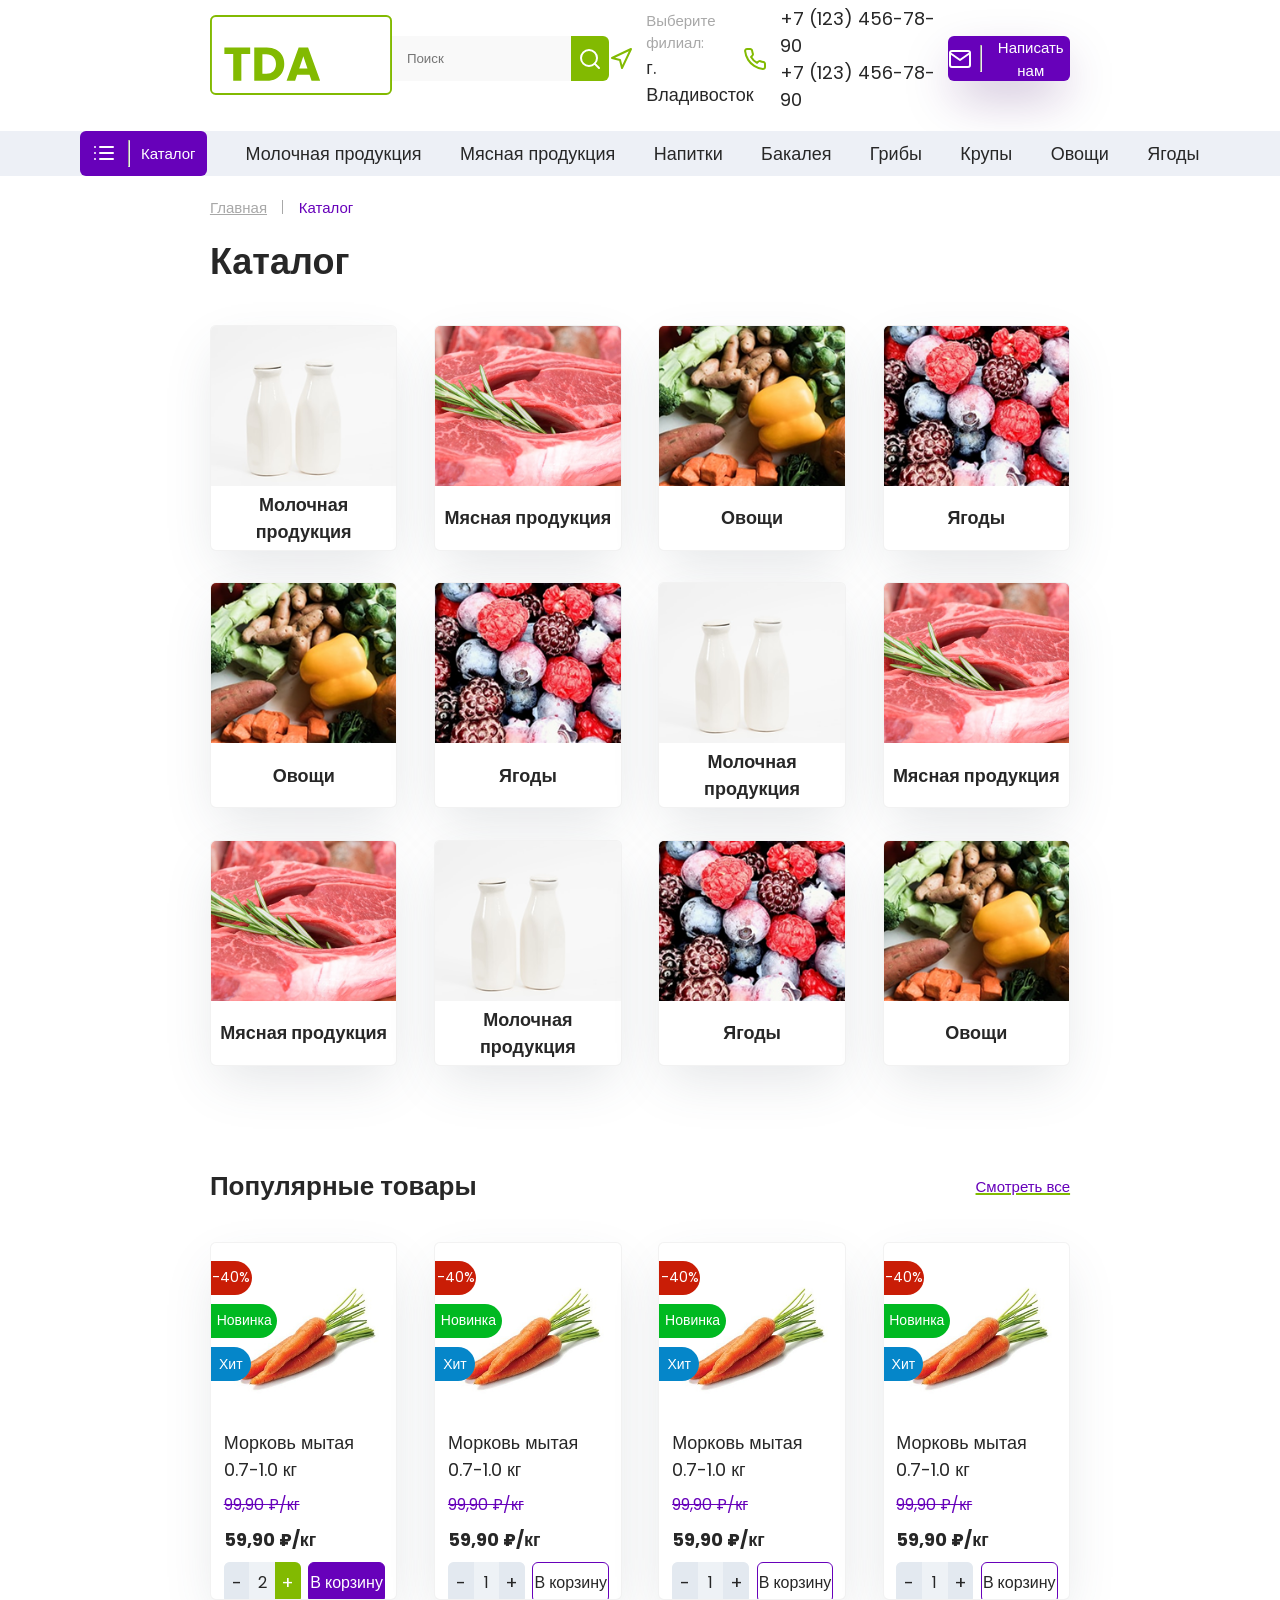
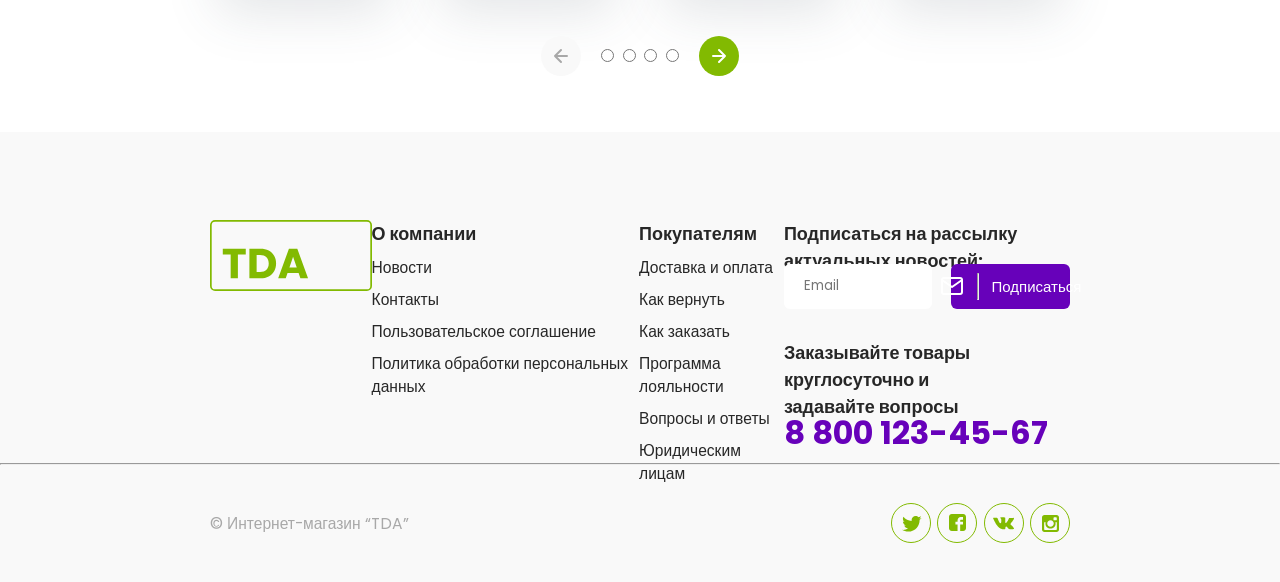
==== Catalog/index.html @ 11db8af8 "dasdasdf" ====
<!DOCTYPE html>
<html lang="en">
<head>
   <meta charset="UTF-8">
   <meta name="viewport" content="width=device-width, initial-scale=1.0">
   <link rel="stylesheet" href="style.css">
   <title>Document</title>
</head>
<body>
   <header>
      <nav>
          <a href="../Main/index.html"><img class="main1_logo" src="./assets/logo.svg" alt=""></a>
          <div class="block_search">
             <input class="header_input" type="search" placeholder="Поиск">
             <div class="header_block1">
                <img src="./assets/search.svg" alt="">
             </div>
          </div>
          <div class="main1_icons_2_4">
             <img src="./assets/main1_icons_1_mobile.svg" alt="">
             <div class="main1_icons_2_4_all3">
                <img src="./assets/main1_icons_2_mobile.svg" alt="">
                <img src="./assets/main1_icons_3_mobile.svg" alt="">
                <img src="./assets/main1_icons_4_mobile.svg" alt="">
             </div>
          </div>
          <div class="header_block2">
              <img src="./assets/navigation.svg" alt="">
              <div class="header_block3">
                  <p>Выберите филиал:</p>
                  <div class="header_block4">
                      <p>г. Владивосток</p>
                      <img src="./assets/chevron-down.svg" alt="">
                  </div>
              </div>
          </div>
          <div class="header_block5">
              <img src="./assets/phone.svg" alt="">
              <div class="header_block6">
                  <p>+7 (123) 456-78-90</p>
                  <p>+7 (123) 456-78-90</p>
              </div>
          </div>
          <button class="header_block7">
              <img src="./assets/mail.svg" alt="">
              <hr>
              <p>Написать нам</p>
          </button>
      </nav>
      <div class="header2">
          <button class="header2_button">
            <img src="./assets/list.svg" alt="">
            <hr>
            <p>Каталог</p>
          </button>
          <ul>
            <a href=""><li>Молочная продукция</li></a>
            <a href=""><li>Мясная продукция</li></a>
            <a href=""><li class="header2_oneli">Напитки</li></a>
            <img class="header2_3toch" src="./assets/3toch.svg" alt="">
            <a href=""><li>Бакалея</li></a>
            <a href="../Category/index.html"><li>Грибы</li></a>
            <a href=""><li>Крупы</li></a>
            <a href="../Category/index.html"><li>Овощи</li></a>
            <a href="../Category/index.html"><li>Ягоды</li></a>
         </ul>
      </div>
   </header>
   <section class="catalog">
      <div class="catalog_link">
         <p class="catalog_p1">Главная</p>
         <hr class="catalog_hr">
         <p class="catalog_p2">Каталог</p>
      </div>
      <div class="catalog_js" id="catalogJs">

      </div>
      <div class="popular">
         <div class="popular_all">
            <div class="popular_title">
               <p class="popular_p1">Популярные товары</p>
               <p class="popular_p2">Смотреть все</p>
            </div>
            <div class="popular_cards">
               <div class="popular_card">
                  <div class="popular_card_top">
                     <div class="popular_sale">
                        <p>-40%</p>
                     </div>
                     <div class="popular_new">
                        <p>Новинка</p>
                     </div>
                     <div class="popular_hit">
                        <p>Хит</p>
                     </div>
                     <img class="popular_img" src="./assets/Markovka.png" alt="">
                  </div>
                  <div class="popular_card_text">
                     <p class="popular_p3">Морковь мытая 0.7-1.0 кг</p>
                     <p class="popular_p4">99,90 ₽/кг</p>
                     <p class="popular_p5">59,90 ₽/кг</p>
                     <div class="popular_buy">
                        <div class="popular_count">
                           <button class="popular_count_btn">-</button>
                           <p>2</p>
                           <button class="popular_count_btn popular_count_btn_active">+</button>
                        </div>
                        <button class="popular_button popular_button_active">В корзину</button>
                     </div>
                  </div>
               </div>
               <div class="popular_card">
                  <div class="popular_card_top">
                     <div class="popular_sale">
                        <p>-40%</p>
                     </div>
                     <div class="popular_new">
                        <p>Новинка</p>
                     </div>
                     <div class="popular_hit">
                        <p>Хит</p>
                     </div>
                     <img class="popular_img" src="./assets/Markovka.png" alt="">
                  </div>
                  <div class="popular_card_text">
                     <p class="popular_p3">Морковь мытая 0.7-1.0 кг</p>
                     <p class="popular_p4">99,90 ₽/кг</p>
                     <p class="popular_p5">59,90 ₽/кг</p>
                     <div class="popular_buy">
                        <div class="popular_count">
                           <button class="popular_count_btn">-</button>
                           <p>1</p>
                           <button class="popular_count_btn">+</button>
                        </div>
                        <button class="popular_button">В корзину</button>
                     </div>
                  </div>
               </div>
               <div class="popular_card">
                  <div class="popular_card_top">
                     <div class="popular_sale">
                        <p>-40%</p>
                     </div>
                     <div class="popular_new">
                        <p>Новинка</p>
                     </div>
                     <div class="popular_hit">
                        <p>Хит</p>
                     </div>
                     <img class="popular_img" src="./assets/Markovka.png" alt="">
                  </div>
                  <div class="popular_card_text">
                     <p class="popular_p3">Морковь мытая 0.7-1.0 кг</p>
                     <p class="popular_p4">99,90 ₽/кг</p>
                     <p class="popular_p5">59,90 ₽/кг</p>

                     <div class="popular_buy">
                        <div class="popular_count">
                           <button class="popular_count_btn">-</button>
                           <p>1</p>
                           <button class="popular_count_btn">+</button>
                        </div>
                        <button class="popular_button">В корзину</button>
                     </div>
                  </div>
               </div>
               <div class="popular_card">
                  <div class="popular_card_top">
                     <div class="popular_sale">
                        <p>-40%</p>
                     </div>
                     <div class="popular_new">
                        <p>Новинка</p>
                     </div>
                     <div class="popular_hit">
                        <p>Хит</p>
                     </div>
                     <img class="popular_img" src="./assets/Markovka.png" alt="">
                  </div>
                  <div class="popular_card_text">
                     <p class="popular_p3">Морковь мытая 0.7-1.0 кг</p>
                     <p class="popular_p4">99,90 ₽/кг</p>
                     <p class="popular_p5">59,90 ₽/кг</p>
                     <div class="popular_buy">
                        <div class="popular_count">
                           <button class="popular_count_btn">-</button>
                           <p>1</p>
                           <button class="popular_count_btn">+</button>
                        </div>
                        <button class="popular_button">В корзину</button>
                     </div>
                  </div>
               </div>
            </div>
            <div class="popular_slider">
               <img src="./assets/arrow_l.svg" alt="">
               <div class="popular_dots">
                  <input type="radio">
                  <input type="radio">
                  <input type="radio">
                  <input type="radio">
               </div>
               <img src="./assets/arrow_r.svg" alt="">
            </div>
         </div>
      </div>
   </section>
   <footer>
      <div class="footer_block1_all">
         <div class="footer_block1_img">
            <img src="./assets/logo_footer.svg" alt="">
         </div>
         <div class="footer_block1_one">
            <a href=""><p class="footer_block1_one_text_main">О компании</p></a>
            <div class="footer_block1_one_text_all">
               <a href="../Text Page/index.html"><p>Новости</p></a>
               <a href=""><p>Контакты</p></a>
               <a href=""><p>Пользовательское соглашение</p></a>
               <a href=""><p>Политика обработки персональных данных</p></a>
            </div>
         </div>
         <div class="footer_block1_two">
            <a href=""><p class="footer_block1_two_text_main">Покупателям</p></a>
            <div class="footer_block1_two_text_all">
               <a href=""><p>Доставка и оплата</p></a>
               <a href=""><p>Как вернуть</p></a>
               <a href=""><p>Как заказать</p></a>
               <a href=""><p>Программа лояльности</p></a>
               <a href=""><p>Вопросы и ответы</p></a>
               <a href=""><p>Юридическим лицам</p></a>
            </div>
         </div>
         <div class="footer_block1_email">
            <p class="footer_block1_email_p1">Подписаться на рассылку актуальных новостей:</p>
            <div class="footer_block1_email_input_button">
               <input type="email" placeholder="Email">
               <button>
                  <img src="./assets/footer_mail.svg" alt="">
                  <hr>
                  <p>Подписаться</p>
               </button>
            </div>
            <p class="footer_block1_email_p2">Заказывайте товары круглосуточно и задавайте вопросы</p>
            <p class="footer_block1_email_p3">8 800 123-45-67</p>
         </div>
      </div>
      <hr class="footer_line">
      <div class="footer_block2_all">
         <p class="footer_block2_p1">© Интернет-магазин “TDA”</p>
         <div class="footer_block2_social">
            <img src="./assets/twitter.svg" alt="">
            <img src="./assets/facebook.svg" alt="">
            <img src="./assets/vk.svg" alt="">
            <img src="./assets/instagramm.svg" alt="">
         </div>
      </div>
      <div class="footer_mobile">
         <div class="footer_mobile_card">
            <img src="./assets/footer_img1.svg" alt="">
            <p>Каталог</p>
         </div>
         <div class="footer_mobile_card">
            <img src="./assets/footer_img2.svg" alt="">
            <p>Поиск</p>
         </div>
         <div class="footer_mobile_card">
            <img src="./assets/footer_img3.svg" alt="">
            <p>Корзина</p>
         </div>
         <div class="footer_mobile_card">
            <img src="./assets/footer_img4.svg" alt="">
            <p>Аккаунт</p>
         </div>
      </div>
   </footer>

   <footer class="footer_table">
      <div class="footer_block1_all_table">
         <div class="footer_block1_img_and_email_table">
            <div class="footer_block1_img_table">
               <img src="./assets/logo_footer.svg" alt="">
            </div>
            <div class="footer_block1_email_table">
               <p class="footer_block1_email_p1_table">Подписаться на рассылку актуальных новостей:</p>
               <div class="footer_block1_email_input_button_table">
                  <input type="email" placeholder="Email">
                  <button>
                     <img src="./assets/footer_mail.svg" alt="">
                     <hr>
                     <p>Подписаться</p>
                  </button>
               </div>
            </div>
         </div>
         <div class="footer_block1_one_two_table">
            <div class="footer_block1_one_table">
               <a href=""><p class="footer_block1_one_text_main_table">О компании</p></a>
               <div class="footer_block1_one_text_all_table">
                  <a href="../Text Page/index.html"><p>Новости</p></a>
                  <a href=""><p>Контакты</p></a>
                  <a href=""><p>Пользовательское соглашение</p></a>
                  <a href=""><p>Политика обработки персональных данных</p></a>
               </div>
            </div>
            <div class="footer_block1_two_table">
               <a href=""><p class="footer_block1_two_text_main_table">Покупателям</p></a>
               <div class="footer_block1_two_text_all_table">
                  <a href=""><p>Доставка и оплата</p></a>
                  <a href=""><p>Как вернуть</p></a>
                  <a href=""><p>Как заказать</p></a>
                  <a href=""><p>Программа лояльности</p></a>
                  <a href=""><p>Вопросы и ответы</p></a>
                  <a href=""><p>Юридическим лицам</p></a>
               </div>
            </div>
         </div>
         <div class="footer_block1_email_podval_table">
            <p class="footer_block1_email_p2_table">Заказывайте товары круглосуточно и задавайте вопросы</p>
            <p class="footer_block1_email_p3_table">8 800 123-45-67</p>
         </div>
      </div>
      <hr class="footer_line_table">
      <div class="footer_block2_all_table">
         <p class="footer_block2_p1_table">© Интернет-магазин “TDA”</p>
         <div class="footer_block2_social_table">
            <img src="./assets/twitter.svg" alt="">
            <img src="./assets/facebook.svg" alt="">
            <img src="./assets/vk.svg" alt="">
            <img src="./assets/instagramm.svg" alt="">
         </div>
      </div>
   </footer>
<script src="java.js"></script>
</body>
</html>
---- Catalog/style.css ----
@import url("https://fonts.googleapis.com/css2?family=Poppins:ital,wght@0,100;0,200;0,300;0,400;0,500;0,600;0,700;0,800;0,900;1,100;1,200;1,300;1,400;1,500;1,600;1,700;1,800;1,900&display=swap");
* {
  margin: 0;
  padding: 0;
  box-sizing: border-box;
  max-width: 100%;
  font-family: "Poppins", sans-serif;
}

header {
  width: 100vw;
  height: 20vh;
  display: flex;
  align-items: center;
  justify-content: center;
  flex-direction: column;
  gap: 2vh;
}
header nav {
  width: 67.2vw;
  display: flex;
  flex-direction: row;
  align-items: center;
  justify-content: space-between;
}
header nav .main1_logo {
  cursor: pointer;
}
header nav .main1_icons_2_4 {
  display: none;
}
header nav .block_search {
  display: flex;
  width: 17vw;
  height: 5vh;
}
header nav .block_search input {
  width: 14vw;
  height: 5vh;
  border: 0;
  background-color: #F9F9F9;
  padding-left: 15px;
}
header nav .block_search .header_block1 {
  width: 3vw;
  height: 5vh;
  background-color: #82BA01;
  display: flex;
  justify-content: center;
  align-items: center;
  border-top-right-radius: 6px;
  border-bottom-right-radius: 6px;
  cursor: pointer;
  transition: box-shadow 0.3s ease, transform 0.3s ease;
}
header nav .block_search .header_block1:hover {
  box-shadow: 0px 4px 50px -8px rgb(130, 186, 1);
  transform: scale(1.02);
}
header nav .header_block2 {
  display: flex;
  flex-direction: row;
  gap: 1vw;
}
header nav .header_block2 .header_block3 {
  width: 8vw;
  display: flex;
  flex-direction: column;
}
header nav .header_block2 .header_block3 p {
  font-size: 0.937rem;
  color: #A8A8A8;
}
header nav .header_block2 .header_block3 .header_block4 {
  display: flex;
  flex-direction: row;
}
header nav .header_block2 .header_block3 .header_block4 p {
  font-size: 1.125rem;
  color: #272727;
}
header nav .header_block5 {
  display: flex;
  flex-direction: row;
  align-items: center;
  gap: 1vw;
}
header nav .header_block5 .header_block6 {
  font-size: 1.125rem;
  color: #272727;
}
header nav .header_block7 {
  width: 10vw;
  height: 5vh;
  display: flex;
  align-items: center;
  justify-content: center;
  flex-direction: row;
  background-color: #6701BA;
  border: 0;
  border-radius: 6px;
  gap: 0.7vw;
  box-shadow: 0px 20px 50px -8px rgba(65, 14, 106, 0.35);
  cursor: pointer;
  transition: box-shadow 0.3s ease, transform 0.3s ease;
}
header nav .header_block7 hr {
  height: 3vh;
}
header nav .header_block7 p {
  font-size: 0.9375rem;
  color: #FFFFFF;
}
header nav .header_block7:hover {
  box-shadow: 0px 4px 50px -8px rgb(65, 14, 106);
  transform: scale(1.02);
}
header .header2 {
  display: flex;
  flex-direction: row;
  align-items: center;
  justify-content: center;
  background-color: #EDF0F6;
  width: 100vw;
  gap: 3vw;
}
header .header2 .header2_button {
  width: 9.9vw;
  height: 5vh;
  display: flex;
  align-items: center;
  justify-content: space-evenly;
  flex-direction: row;
  background-color: #6701BA;
  border: 0;
  border-radius: 6px;
  cursor: pointer;
  transition: box-shadow 0.3s ease, transform 0.3s ease;
}
header .header2 .header2_button hr {
  height: 3vh;
}
header .header2 .header2_button p {
  font-size: 0.9375rem;
  color: #FFFFFF;
}
header .header2 .header2_button:hover {
  box-shadow: 0px 4px 50px -8px rgba(65, 14, 106, 0.5);
  transform: scale(1.01);
}
header .header2 ul {
  display: flex;
  flex-direction: row;
  gap: 3vw;
}
header .header2 ul a {
  display: flex;
  text-decoration: none;
  color: black;
  list-style: none;
  font-size: 1.125rem;
  color: #272727;
  transition: transform 0.2s ease;
}
header .header2 ul .header2_3toch {
  display: none;
}
header .header2 ul a:hover {
  transform: scale(1.03);
}

.catalog {
  width: 100vw;
  min-height: 100vh;
  display: flex;
  flex-direction: column;
  align-items: center;
}
.catalog .catalog_link {
  width: 67.2vw;
  height: 6vh;
  display: flex;
  flex-direction: row;
  align-items: center;
  gap: 1.2vw;
}
.catalog .catalog_link .catalog_p1 {
  font-size: 0.9375rem;
  color: #A8A8A8;
  text-decoration: underline;
}
.catalog .catalog_link .catalog_hr {
  width: 1px;
  height: 14px;
  background-color: #A8A8A8;
  border: 0;
}
.catalog .catalog_link .catalog_p2 {
  font-size: 0.9375rem;
  color: #6701BA;
}
.catalog .catalog_js {
  width: 67.2vw;
  display: flex;
  flex-direction: column;
  gap: 4vh;
}
.catalog .catalog_js .catalog_p3 {
  font-weight: 700;
  font-size: 2.25rem;
  color: #272727;
}
.catalog .catalog_js .catalog_cards {
  width: 67.2vw;
  display: flex;
  flex-direction: column;
  gap: 3.5vh;
}
.catalog .catalog_js .catalog_cards .catalog_cards_row {
  width: 67.2vw;
  display: flex;
  flex-direction: row;
  justify-content: space-between;
}
.catalog .catalog_js .catalog_cards .catalog_cards_row .catalog_card {
  width: 14.65vw;
  height: 25.1vh;
  display: flex;
  flex-direction: column;
  background-color: #FFFFFF;
  border: 1px solid rgba(168, 168, 168, 0.15);
  border-radius: 6px;
  overflow: hidden;
  box-shadow: 0px 20px 50px -8px rgba(69, 78, 96, 0.15);
  transition: transform 0.6s ease, border 0.6s ease;
  cursor: pointer;
}
.catalog .catalog_js .catalog_cards .catalog_cards_row .catalog_card .catalog_card_img {
  width: 100%;
  height: 20vh;
  display: flex;
  justify-content: center;
  align-items: center;
}
.catalog .catalog_js .catalog_cards .catalog_cards_row .catalog_card .catalog_card_img img {
  width: 100%;
  height: 100%;
  -o-object-fit: cover;
     object-fit: cover;
}
.catalog .catalog_js .catalog_cards .catalog_cards_row .catalog_card .catalog_card_text {
  width: 100%;
  height: 8vh;
  display: flex;
  justify-content: center;
  align-items: center;
}
.catalog .catalog_js .catalog_cards .catalog_cards_row .catalog_card .catalog_card_text p {
  font-weight: 700;
  font-size: 1.125rem;
  color: #272727;
  text-align: center;
}
.catalog .catalog_js .catalog_cards .catalog_cards_row .catalog_card:hover {
  transform: scale(1.02);
  border: 1px solid #6701BA;
}

.popular {
  width: 100vw;
  height: 74vh;
  display: flex;
  justify-content: center;
}
.popular .popular_all {
  width: 67.2vw;
  height: 79vh;
  display: flex;
  flex-direction: column;
  justify-content: center;
  gap: 4vh;
}
.popular .popular_all .popular_title {
  width: 67.2vw;
  display: flex;
  flex-direction: row;
  justify-content: space-between;
  align-items: center;
}
.popular .popular_all .popular_title .popular_p1 {
  font-size: 1.625rem;
  font-weight: 700;
  color: #272727;
}
.popular .popular_all .popular_title .popular_p2 {
  -webkit-text-decoration: underline #82BA01 1.5px;
          text-decoration: underline #82BA01 1.5px;
  font-size: 0.9375rem;
  color: #6701BA;
}
.popular .popular_all .popular_cards {
  width: 67.2vw;
  display: flex;
  flex-direction: row;
  justify-content: space-between;
}
.popular .popular_all .popular_cards .popular_card {
  width: 14.65vw;
  height: 39.81vh;
  background-color: #FFFFFF;
  border: 1px solid rgba(168, 168, 168, 0.15);
  border-radius: 6px;
  box-shadow: 0px 20px 50px -8px rgba(69, 78, 96, 0.15);
  overflow: hidden;
  transition: transform 0.6s ease;
}
.popular .popular_all .popular_cards .popular_card .popular_card_top {
  width: 14.65vw;
  height: 23vh;
  position: relative;
  display: flex;
  justify-content: center;
  align-items: center;
}
.popular .popular_all .popular_cards .popular_card .popular_card_top .popular_sale {
  width: 3.2vw;
  height: 3.8vh;
  position: absolute;
  top: 2vh;
  left: 0;
  display: flex;
  justify-content: center;
  align-items: center;
  background-color: #C91D06;
  border-radius: 0 20px 20px 0;
}
.popular .popular_all .popular_cards .popular_card .popular_card_top .popular_sale p {
  font-size: 0.875rem;
  color: #FFFFFF;
}
.popular .popular_all .popular_cards .popular_card .popular_card_top .popular_new {
  width: 5.2vw;
  height: 3.8vh;
  position: absolute;
  top: 6.8vh;
  left: 0;
  display: flex;
  justify-content: center;
  align-items: center;
  background-color: #00B921;
  border-radius: 0 20px 20px 0;
}
.popular .popular_all .popular_cards .popular_card .popular_card_top .popular_new p {
  font-size: 0.875rem;
  color: #FFFFFF;
}
.popular .popular_all .popular_cards .popular_card .popular_card_top .popular_hit {
  width: 3.1vw;
  height: 3.8vh;
  position: absolute;
  top: 11.6vh;
  left: 0;
  display: flex;
  justify-content: center;
  align-items: center;
  background-color: #0586C9;
  border-radius: 0 20px 20px 0;
}
.popular .popular_all .popular_cards .popular_card .popular_card_top .popular_hit p {
  font-size: 0.875rem;
  color: #FFFFFF;
}
.popular .popular_all .popular_cards .popular_card .popular_card_top .popular_img {
  width: 12vw;
  height: 18vh;
  -o-object-fit: contain;
     object-fit: contain;
}
.popular .popular_all .popular_cards .popular_card .popular_card_text {
  width: 14.65vw;
  height: 14.81vh;
  display: flex;
  flex-direction: column;
  justify-content: center;
  gap: 1vh;
}
.popular .popular_all .popular_cards .popular_card .popular_card_text .popular_p3 {
  width: 12vw;
  position: relative;
  left: 1vw;
  font-size: 1.125rem;
  color: #272727;
}
.popular .popular_all .popular_cards .popular_card .popular_card_text .popular_p4 {
  width: 12vw;
  position: relative;
  left: 1vw;
  font-size: 1rem;
  color: #6701BA;
  text-decoration: line-through;
}
.popular .popular_all .popular_cards .popular_card .popular_card_text .popular_p5 {
  width: 12vw;
  position: relative;
  left: 1vw;
  font-weight: 700;
  font-size: 1.125rem;
  color: #272727;
}
.popular .popular_all .popular_cards .popular_card .popular_card_text .popular_buy {
  width: 12.6vw;
  position: relative;
  left: 1vw;
  display: flex;
  flex-direction: row;
  justify-content: space-between;
  align-items: center;
}
.popular .popular_all .popular_cards .popular_card .popular_card_text .popular_buy .popular_count {
  width: 6vw;
  height: 4.5vh;
  display: flex;
  flex-direction: row;
  background-color: #EEF2F6;
  border-radius: 6px;
  overflow: hidden;
}
.popular .popular_all .popular_cards .popular_card .popular_card_text .popular_buy .popular_count button {
  width: 2vw;
  height: 4.5vh;
  border: 0;
  background-color: #E3E9F0;
  font-size: 1.125rem;
  color: #272727;
  cursor: pointer;
}
.popular .popular_all .popular_cards .popular_card .popular_card_text .popular_buy .popular_count p {
  width: 2vw;
  height: 4.5vh;
  display: flex;
  justify-content: center;
  align-items: center;
  font-size: 1rem;
  color: #272727;
}
.popular .popular_all .popular_cards .popular_card .popular_card_text .popular_buy .popular_count .popular_count_btn_active {
  background-color: #82BA01;
  color: #FFFFFF;
}
.popular .popular_all .popular_cards .popular_card .popular_card_text .popular_buy .popular_button {
  width: 6vw;
  height: 4.5vh;
  background-color: transparent;
  border: 1px solid #6701BA;
  border-radius: 6px;
  font-size: 1rem;
  color: #272727;
  cursor: pointer;
}
.popular .popular_all .popular_cards .popular_card .popular_card_text .popular_buy .popular_button_active {
  background-color: #6701BA;
  color: #FFFFFF;
}
.popular .popular_all .popular_cards .popular_card:hover {
  transform: scale(1.02);
}
.popular .popular_all .popular_slider {
  width: 89vw;
  display: flex;
  flex-direction: row;
  justify-content: center;
  align-items: center;
  gap: 1.5vw;
}
.popular .popular_all .popular_slider .popular_arrow {
  width: 52px;
  height: 52px;
  border: 0;
  border-radius: 50%;
  font-size: 2rem;
  cursor: pointer;
}
.popular .popular_all .popular_slider .popular_dots {
  display: flex;
  flex-direction: row;
  align-items: center;
  gap: 0.7vw;
}

footer {
  width: 100vw;
  height: 50vh;
  display: flex;
  align-items: center;
  flex-direction: column;
  justify-content: end;
  background-color: #F9F9F9;
}
footer .footer_block1_all {
  width: 67.2vw;
  height: 27vh;
  display: flex;
  flex-direction: row;
  align-items: start;
  justify-content: space-between;
}
footer .footer_block1_all .footer_block1_one {
  display: flex;
  flex-direction: column;
}
footer .footer_block1_all .footer_block1_one a {
  text-decoration: none;
}
footer .footer_block1_all .footer_block1_one .footer_block1_one_text_main {
  height: 4vh;
  font-size: 1.125rem;
  font-weight: 700;
  color: #272727;
}
footer .footer_block1_all .footer_block1_one .footer_block1_one_text_all {
  font-size: 0.975rem;
  color: #272727;
  display: flex;
  flex-direction: column;
  gap: 1vh;
}
footer .footer_block1_all .footer_block1_one .footer_block1_one_text_all a {
  text-decoration: none;
  color: #272727;
}
footer .footer_block1_all .footer_block1_two {
  display: flex;
  flex-direction: column;
}
footer .footer_block1_all .footer_block1_two a {
  text-decoration: none;
}
footer .footer_block1_all .footer_block1_two .footer_block1_two_text_main {
  height: 4vh;
  font-size: 1.125rem;
  font-weight: 700;
  color: #272727;
}
footer .footer_block1_all .footer_block1_two .footer_block1_two_text_main a {
  text-decoration: none;
}
footer .footer_block1_all .footer_block1_two .footer_block1_two_text_all {
  font-size: 0.975rem;
  color: #272727;
  display: flex;
  flex-direction: column;
  gap: 1vh;
}
footer .footer_block1_all .footer_block1_two .footer_block1_two_text_all a {
  text-decoration: none;
  color: #272727;
}
footer .footer_block1_all .footer_block1_email {
  display: grid;
  width: 22.4vw;
  grid-template-rows: 44px 75px 70px 44px;
}
footer .footer_block1_all .footer_block1_email .footer_block1_email_p1 {
  font-size: 1.125rem;
  font-weight: 700;
  color: #272727;
}
footer .footer_block1_all .footer_block1_email .footer_block1_email_input_button {
  display: flex;
  flex-direction: row;
  gap: 1.5vw;
}
footer .footer_block1_all .footer_block1_email .footer_block1_email_input_button input {
  width: 11.57vw;
  height: 5vh;
  padding-left: 20px;
  border: 0;
  border-radius: 6px;
}
footer .footer_block1_all .footer_block1_email .footer_block1_email_input_button button {
  display: flex;
  align-items: center;
  flex-direction: row;
  justify-content: center;
  gap: 1vw;
  width: 9.29vw;
  height: 5vh;
  background-color: #6701BA;
  font-size: 0.9375rem;
  color: #ffffff;
  border-radius: 6px;
  border: 0;
  cursor: pointer;
}
footer .footer_block1_all .footer_block1_email .footer_block1_email_input_button button hr {
  height: 3vh;
}
footer .footer_block1_all .footer_block1_email .footer_block1_email_p2 {
  width: 74%;
  font-size: 1.125rem;
  font-weight: 700;
  color: #272727;
}
footer .footer_block1_all .footer_block1_email .footer_block1_email_p3 {
  font-size: 2rem;
  font-weight: 700;
  color: #6701BA;
}
footer .footer_line {
  width: 100vw;
}
footer .footer_block2_all {
  width: 67.2vw;
  height: 13vh;
  display: flex;
  justify-content: space-between;
  align-items: center;
}
footer .footer_block2_all .footer_block2_p1 {
  color: #A8A8A8;
  font-size: 0.975rem;
}
footer .footer_block2_all .footer_block2_social {
  display: flex;
  flex-direction: row;
  gap: 0.5vw;
}
footer .footer_mobile {
  display: none;
}

.footer_table {
  display: none;
}

@media (min-width: 426px) and (max-width: 1024px) {
  * {
    margin: 0;
    padding: 0;
    box-sizing: border-box;
    max-width: 100%;
    font-family: "Poppins", sans-serif;
  }
  header {
    width: 100vw;
    height: 19vh;
    display: flex;
    align-items: center;
    justify-content: center;
    flex-direction: column;
    gap: 1vh;
  }
  header nav {
    width: 95vw;
    display: flex;
    flex-direction: row;
    align-items: center;
    justify-content: space-between;
  }
  header nav .main1_logo {
    width: 130px;
    height: 65px;
  }
  header nav .main1_icons_2_4 {
    display: flex;
    gap: 2vw;
    flex-direction: row-reverse;
  }
  header nav .main1_icons_2_4 .main1_icons_2_4_all3 {
    display: flex;
    align-items: center;
    justify-content: center;
    gap: 2vw;
  }
  header nav .block_search {
    display: flex;
    width: 35vw;
    height: 5vh;
  }
  header nav .block_search input {
    width: 27vw;
    height: 5vh;
    border: 0;
    background-color: #F9F9F9;
    padding-left: 15px;
  }
  header nav .block_search .header_block1 {
    width: 8vw;
    height: 5vh;
    background-color: #82BA01;
    display: flex;
    justify-content: center;
    align-items: center;
    border-top-right-radius: 6px;
    border-bottom-right-radius: 6px;
    cursor: pointer;
    transition: box-shadow 0.3s ease, transform 0.3s ease;
  }
  header nav .block_search .header_block1:hover {
    box-shadow: 0px 4px 50px -8px rgb(130, 186, 1);
    transform: scale(1.02);
  }
  header nav .header_block2 {
    display: none;
    flex-direction: row;
    gap: 1vw;
    width: 11vw;
  }
  header nav .header_block2 .header_block3 {
    width: 8vw;
    display: flex;
    flex-direction: column;
  }
  header nav .header_block2 .header_block3 p {
    font-size: 0.937rem;
    color: #A8A8A8;
  }
  header nav .header_block2 .header_block3 .header_block4 {
    display: flex;
    flex-direction: row;
  }
  header nav .header_block2 .header_block3 .header_block4 p {
    font-size: 1.125rem;
    color: #272727;
  }
  header nav .header_block5 {
    display: none;
  }
  header nav .header_block5 .header_block6 {
    font-size: 1.125rem;
    color: #272727;
  }
  header nav .header_block7 {
    width: 10vw;
    height: 5vh;
    display: none;
    align-items: center;
    justify-content: center;
    flex-direction: row;
    background-color: #6701BA;
    border: 0;
    border-radius: 6px;
    gap: 0.7vw;
    box-shadow: 0px 20px 50px -8px rgba(65, 14, 106, 0.35);
    cursor: pointer;
  }
  header nav .header_block7 hr {
    height: 3vh;
  }
  header nav .header_block7 p {
    font-size: 0.9375rem;
    color: #FFFFFF;
  }
  header .header2 {
    display: flex;
    flex-direction: row;
    align-items: center;
    justify-content: center;
    background-color: #EDF0F6;
    width: 100vw;
    gap: 3vw;
  }
  header .header2 .header2_button {
    width: 20vw;
    height: 6vh;
    display: flex;
    align-items: center;
    justify-content: space-evenly;
    flex-direction: row;
    background-color: #6701BA;
    border: 0;
    border-radius: 6px;
    cursor: pointer;
    transition: box-shadow 0.3s ease, transform 0.3s ease;
  }
  header .header2 .header2_button hr {
    height: 3vh;
  }
  header .header2 .header2_button p {
    font-size: 0.9375rem;
    color: #FFFFFF;
  }
  header .header2 .header2_button:hover {
    box-shadow: 0px 4px 50px -8px rgba(65, 14, 106, 0.5);
    transform: scale(1.01);
  }
  header .header2 ul {
    display: flex;
    flex-direction: row;
    gap: 3vw;
    width: 72vw;
    overflow: hidden;
    align-items: center;
  }
  header .header2 ul a {
    display: flex;
    text-decoration: none;
    color: black;
    list-style: none;
    font-size: 1.125rem;
    color: #272727;
    transition: transform 0.2s ease;
  }
  header .header2 ul a li {
    width: 24vw;
    display: flex;
    justify-content: center;
  }
  header .header2 ul a .header2_oneli {
    width: 10vw;
  }
  header .header2 ul .header2_3toch {
    display: flex;
  }
  header .header2 ul a:hover {
    transform: scale(1.03);
  }
  .catalog {
    width: 100vw;
    min-height: 100vh;
    display: flex;
    flex-direction: column;
    align-items: center;
  }
  .catalog .catalog_link {
    width: 95vw;
    height: 6vh;
    display: flex;
    flex-direction: row;
    align-items: center;
    gap: 1.2vw;
  }
  .catalog .catalog_link .catalog_p1 {
    font-size: 0.9375rem;
    color: #A8A8A8;
    text-decoration: underline;
  }
  .catalog .catalog_link .catalog_hr {
    width: 1px;
    height: 14px;
    background-color: #A8A8A8;
    border: 0;
  }
  .catalog .catalog_link .catalog_p2 {
    font-size: 0.9375rem;
    color: #6701BA;
  }
  .catalog .catalog_js {
    width: 95vw;
    display: flex;
    flex-direction: column;
    gap: 4vh;
  }
  .catalog .catalog_js .catalog_p3 {
    font-weight: 700;
    font-size: 2.25rem;
    color: #272727;
  }
  .catalog .catalog_js .catalog_cards {
    width: 95vw;
    height: 140vh;
    display: flex;
    flex-direction: column;
    gap: 3.5vh;
    overflow: hidden;
  }
  .catalog .catalog_js .catalog_cards .catalog_cards_row {
    width: 95vw;
    display: flex;
    flex-direction: row;
    flex-wrap: wrap;
    justify-content: space-between;
  }
  .catalog .catalog_js .catalog_cards .catalog_cards_row .catalog_card {
    width: 46vw;
    height: 34vh;
    display: flex;
    flex-direction: column;
    background-color: #FFFFFF;
    border: 1px solid rgba(168, 168, 168, 0.15);
    border-radius: 6px;
    overflow: hidden;
    box-shadow: 0px 20px 50px -8px rgba(69, 78, 96, 0.15);
    transition: transform 0.6s ease, border 0.6s ease;
    cursor: pointer;
  }
  .catalog .catalog_js .catalog_cards .catalog_cards_row .catalog_card .catalog_card_img {
    width: 100%;
    height: 20vh;
    display: flex;
    justify-content: center;
    align-items: center;
  }
  .catalog .catalog_js .catalog_cards .catalog_cards_row .catalog_card .catalog_card_img img {
    width: 100%;
    height: 100%;
    -o-object-fit: cover;
       object-fit: cover;
  }
  .catalog .catalog_js .catalog_cards .catalog_cards_row .catalog_card .catalog_card_text {
    width: 100%;
    height: 8vh;
    display: flex;
    justify-content: center;
    align-items: center;
  }
  .catalog .catalog_js .catalog_cards .catalog_cards_row .catalog_card .catalog_card_text p {
    font-weight: 700;
    font-size: 1.125rem;
    color: #272727;
    text-align: center;
  }
  .catalog .catalog_js .catalog_cards .catalog_cards_row .catalog_card:hover {
    transform: scale(1.02);
    border: 1px solid #6701BA;
  }
  .popular {
    width: 100vw;
    height: 74vh;
    display: flex;
    justify-content: center;
  }
  .popular .popular_all {
    width: 95vw;
    height: 79vh;
    display: flex;
    flex-direction: column;
    justify-content: center;
    gap: 4vh;
  }
  .popular .popular_all .popular_title {
    width: 95vw;
    display: flex;
    flex-direction: row;
    justify-content: space-between;
    align-items: center;
  }
  .popular .popular_all .popular_title .popular_p1 {
    font-size: 1.625rem;
    font-weight: 700;
    color: #272727;
  }
  .popular .popular_all .popular_title .popular_p2 {
    -webkit-text-decoration: underline #82BA01 1.5px;
            text-decoration: underline #82BA01 1.5px;
    font-size: 0.9375rem;
    color: #6701BA;
  }
  .popular .popular_all .popular_cards {
    width: 95vw;
    display: flex;
    flex-direction: row;
    justify-content: space-between;
  }
  .popular .popular_all .popular_cards .popular_card {
    width: 14.65vw;
    height: 39.81vh;
    background-color: #FFFFFF;
    border: 1px solid rgba(168, 168, 168, 0.15);
    border-radius: 6px;
    box-shadow: 0px 20px 50px -8px rgba(69, 78, 96, 0.15);
    overflow: hidden;
    transition: transform 0.6s ease;
  }
  .popular .popular_all .popular_cards .popular_card .popular_card_top {
    width: 14.65vw;
    height: 23vh;
    position: relative;
    display: flex;
    justify-content: center;
    align-items: center;
  }
  .popular .popular_all .popular_cards .popular_card .popular_card_top .popular_sale {
    width: 3.2vw;
    height: 3.8vh;
    position: absolute;
    top: 2vh;
    left: 0;
    display: flex;
    justify-content: center;
    align-items: center;
    background-color: #C91D06;
    border-radius: 0 20px 20px 0;
  }
  .popular .popular_all .popular_cards .popular_card .popular_card_top .popular_sale p {
    font-size: 0.875rem;
    color: #FFFFFF;
  }
  .popular .popular_all .popular_cards .popular_card .popular_card_top .popular_new {
    width: 5.2vw;
    height: 3.8vh;
    position: absolute;
    top: 6.8vh;
    left: 0;
    display: flex;
    justify-content: center;
    align-items: center;
    background-color: #00B921;
    border-radius: 0 20px 20px 0;
  }
  .popular .popular_all .popular_cards .popular_card .popular_card_top .popular_new p {
    font-size: 0.875rem;
    color: #FFFFFF;
  }
  .popular .popular_all .popular_cards .popular_card .popular_card_top .popular_hit {
    width: 3.1vw;
    height: 3.8vh;
    position: absolute;
    top: 11.6vh;
    left: 0;
    display: flex;
    justify-content: center;
    align-items: center;
    background-color: #0586C9;
    border-radius: 0 20px 20px 0;
  }
  .popular .popular_all .popular_cards .popular_card .popular_card_top .popular_hit p {
    font-size: 0.875rem;
    color: #FFFFFF;
  }
  .popular .popular_all .popular_cards .popular_card .popular_card_top .popular_img {
    width: 12vw;
    height: 18vh;
    -o-object-fit: contain;
       object-fit: contain;
  }
  .popular .popular_all .popular_cards .popular_card .popular_card_text {
    width: 14.65vw;
    height: 14.81vh;
    display: flex;
    flex-direction: column;
    justify-content: center;
    gap: 1vh;
  }
  .popular .popular_all .popular_cards .popular_card .popular_card_text .popular_p3 {
    width: 12vw;
    position: relative;
    left: 1vw;
    font-size: 1.125rem;
    color: #272727;
  }
  .popular .popular_all .popular_cards .popular_card .popular_card_text .popular_p4 {
    width: 12vw;
    position: relative;
    left: 1vw;
    font-size: 1rem;
    color: #6701BA;
    text-decoration: line-through;
  }
  .popular .popular_all .popular_cards .popular_card .popular_card_text .popular_p5 {
    width: 12vw;
    position: relative;
    left: 1vw;
    font-weight: 700;
    font-size: 1.125rem;
    color: #272727;
  }
  .popular .popular_all .popular_cards .popular_card .popular_card_text .popular_buy {
    width: 12.6vw;
    position: relative;
    left: 1vw;
    display: flex;
    flex-direction: row;
    justify-content: space-between;
    align-items: center;
  }
  .popular .popular_all .popular_cards .popular_card .popular_card_text .popular_buy .popular_count {
    width: 6vw;
    height: 4.5vh;
    display: flex;
    flex-direction: row;
    background-color: #EEF2F6;
    border-radius: 6px;
    overflow: hidden;
  }
  .popular .popular_all .popular_cards .popular_card .popular_card_text .popular_buy .popular_count button {
    width: 2vw;
    height: 4.5vh;
    border: 0;
    background-color: #E3E9F0;
    font-size: 1.125rem;
    color: #272727;
    cursor: pointer;
  }
  .popular .popular_all .popular_cards .popular_card .popular_card_text .popular_buy .popular_count p {
    width: 2vw;
    height: 4.5vh;
    display: flex;
    justify-content: center;
    align-items: center;
    font-size: 1rem;
    color: #272727;
  }
  .popular .popular_all .popular_cards .popular_card .popular_card_text .popular_buy .popular_count .popular_count_btn_active {
    background-color: #82BA01;
    color: #FFFFFF;
  }
  .popular .popular_all .popular_cards .popular_card .popular_card_text .popular_buy .popular_button {
    width: 6vw;
    height: 4.5vh;
    background-color: transparent;
    border: 1px solid #6701BA;
    border-radius: 6px;
    font-size: 1rem;
    color: #272727;
    cursor: pointer;
  }
  .popular .popular_all .popular_cards .popular_card .popular_card_text .popular_buy .popular_button_active {
    background-color: #6701BA;
    color: #FFFFFF;
  }
  .popular .popular_all .popular_cards .popular_card:hover {
    transform: scale(1.02);
  }
  .popular .popular_all .popular_slider {
    width: 89vw;
    display: flex;
    flex-direction: row;
    justify-content: center;
    align-items: center;
    gap: 1.5vw;
  }
  .popular .popular_all .popular_slider .popular_arrow {
    width: 52px;
    height: 52px;
    border: 0;
    border-radius: 50%;
    font-size: 2rem;
    cursor: pointer;
  }
  .popular .popular_all .popular_slider .popular_dots {
    display: flex;
    flex-direction: row;
    align-items: center;
    gap: 0.7vw;
  }
}/*# sourceMappingURL=style.css.map */
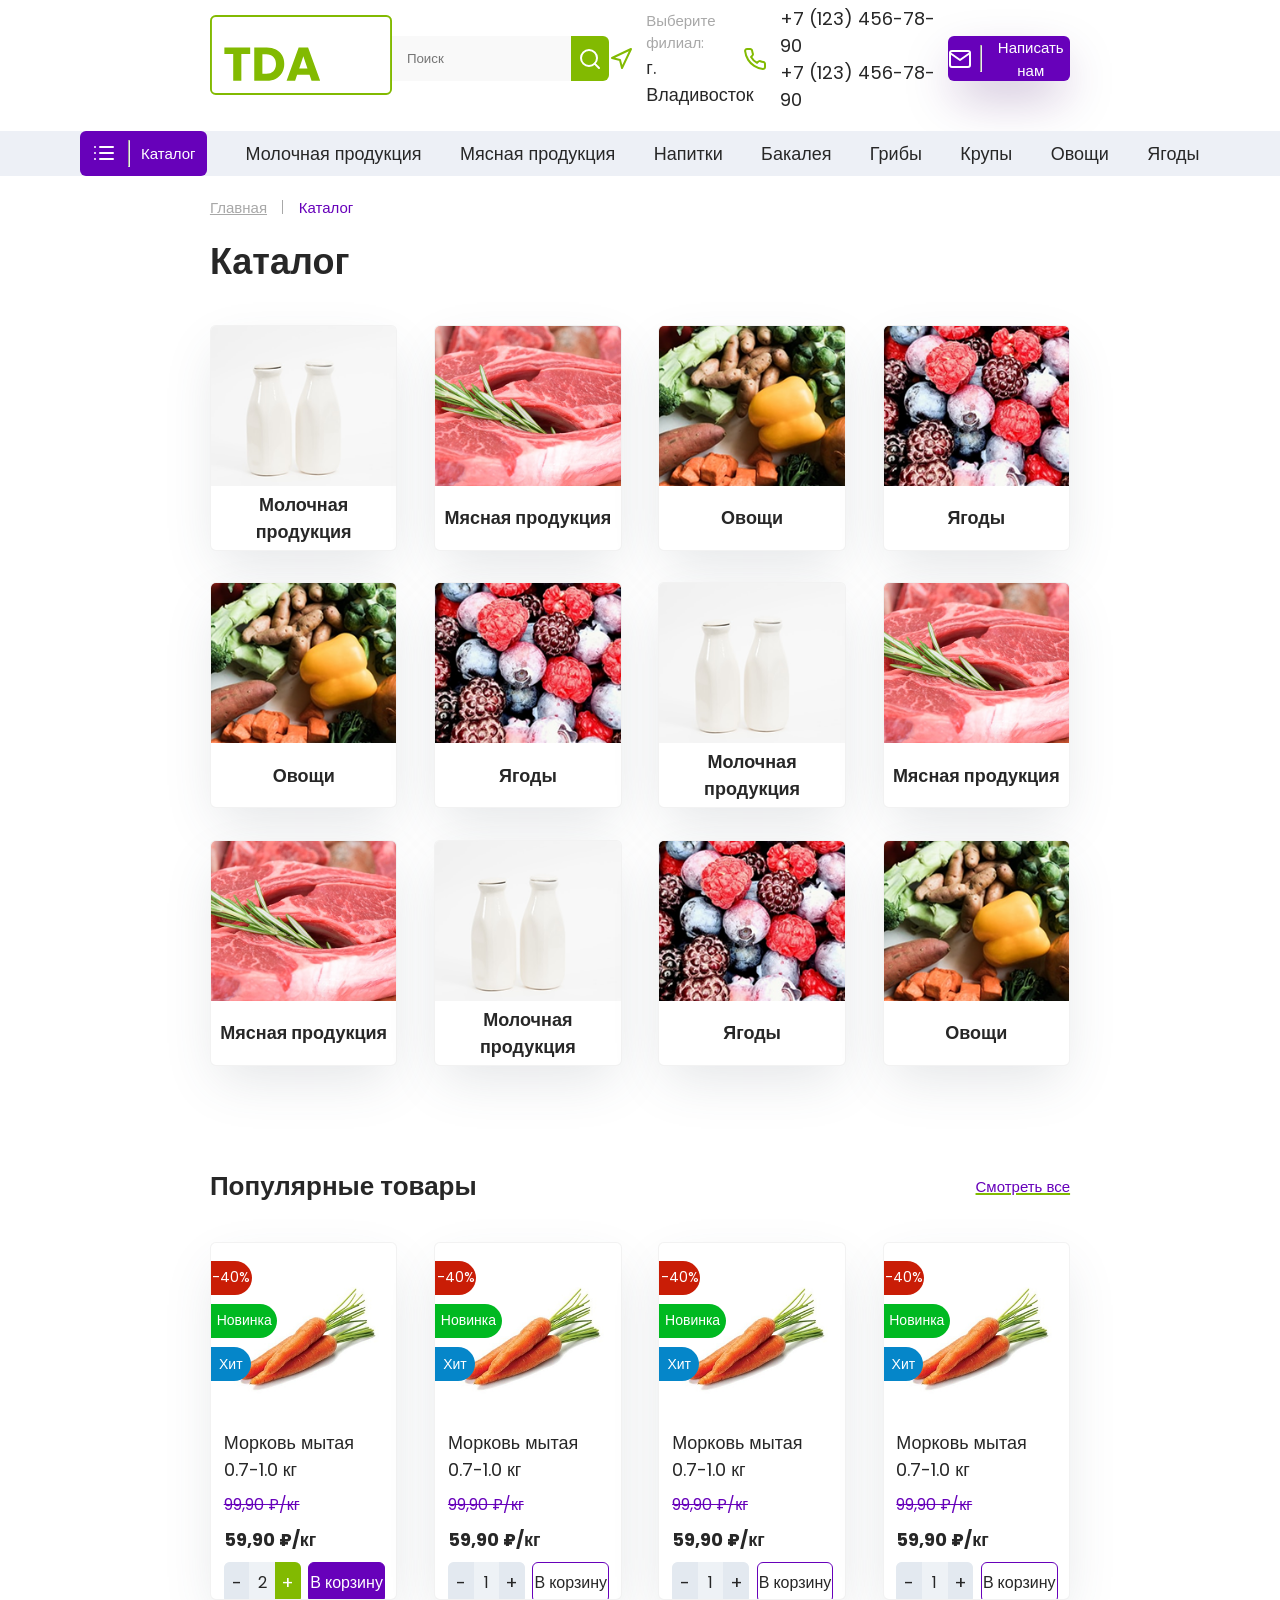
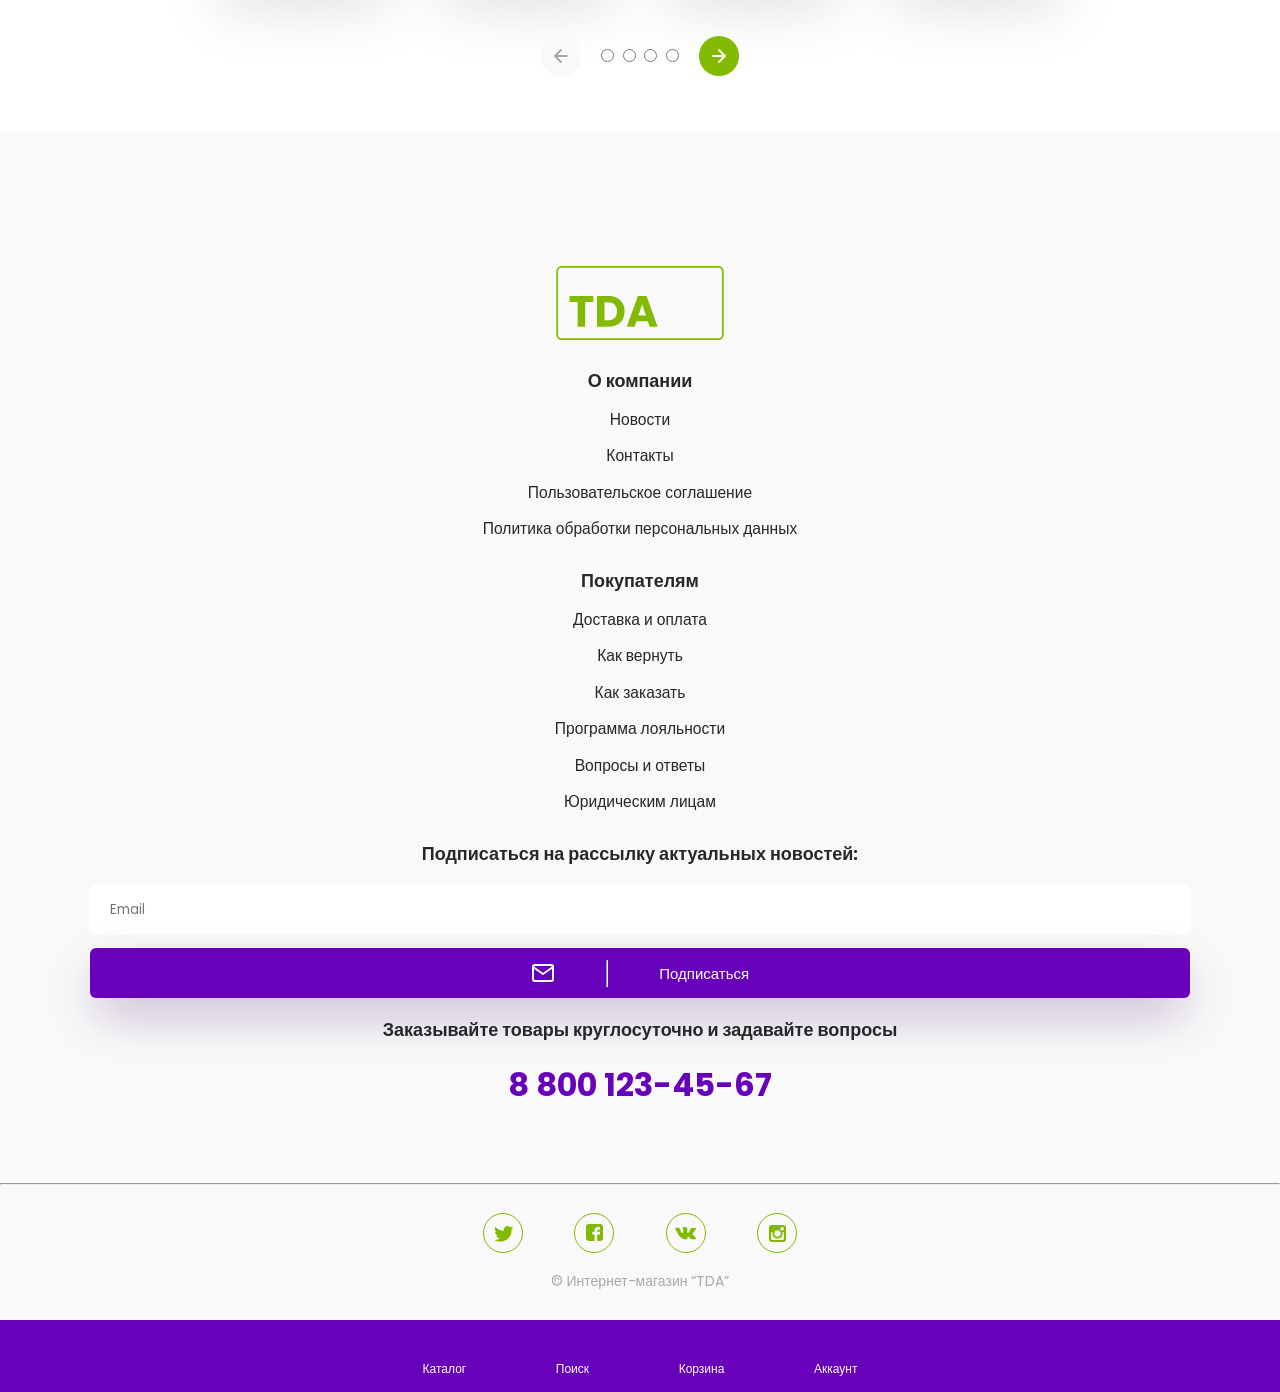
==== commit 970d0949: "5 pls" ====
--- a/Catalog/index.html
+++ b/Catalog/index.html
@@ -17,7 +17,7 @@
              </div>
           </div>
           <div class="main1_icons_2_4">
-             <img src="./assets/main1_icons_1_mobile.svg" alt="">
+             <img id="catalogMobile" src="./assets/main1_icons_1_mobile.svg" alt="">
              <div class="main1_icons_2_4_all3">
                 <img src="./assets/main1_icons_2_mobile.svg" alt="">
                 <img src="./assets/main1_icons_3_mobile.svg" alt="">
@@ -48,7 +48,7 @@
           </button>
       </nav>
       <div class="header2">
-          <button class="header2_button">
+         <button class="header2_button" id="catalog">
             <img src="./assets/list.svg" alt="">
             <hr>
             <p>Каталог</p>
@@ -66,6 +66,139 @@
          </ul>
       </div>
    </header>
+   <section class="header_catalog" id="headerCatalog">
+         <div class="header_catalog_all">
+            <div class="header_catalog_left">
+               <div class="header_catalog_menu">
+                  <div class="header_catalog_menu_item">
+                     <a href="" class="header_catalog_link">Новинки</a>
+                     <img src="./assets/left_arrow.svg" alt="">
+                  </div>
+                  <div class="header_catalog_menu_item">
+                     <a href="" class="header_catalog_link">Овощи, фрукты, ягоды, зелень, грибы</a>
+                     <img src="./assets/left_arrow.svg" alt="">
+                  </div>
+                  <div class="header_catalog_menu_item">
+                     <a href="" class="header_catalog_link">Кулинария</a>
+                     <img src="./assets/left_arrow.svg" alt="">
+                  </div>
+                  <div class="header_catalog_menu_item">
+                     <a href="" class="header_catalog_link">Молоко, сыр, яйцо</a>
+                     <img src="./assets/left_arrow.svg" alt="">
+                  </div>
+                  <div class="header_catalog_menu_item">
+                     <a href="" class="header_catalog_link">Мясо, птица, колбасы</a>
+                     <img src="./assets/left_arrow.svg" alt="">
+                  </div>
+                  <div class="header_catalog_menu_item">
+                     <a href="" class="header_catalog_link">Рыба, икра, морепродукты</a>
+                     <img src="./assets/left_arrow.svg" alt="">
+                  </div>
+                  <div class="header_catalog_menu_item">
+                     <a href="" class="header_catalog_link_active">Крупы, масло, консервы, соусы, орехи</a>
+                     <img src="./assets/left_arrow.svg" alt="">
+                  </div>
+                  <div class="header_catalog_menu_item">
+                     <a href="" class="header_catalog_link">Вода, соки, напитки</a>
+                     <img src="./assets/left_arrow.svg" alt="">
+                  </div>
+                  <div class="header_catalog_menu_item">
+                     <a href="" class="header_catalog_link">Хлеб, хлебцы, выпечка</a>
+                     <img src="./assets/left_arrow.svg" alt="">
+                  </div>
+                  <div class="header_catalog_menu_item">
+                     <a href="" class="header_catalog_link">Сладости, торты, пирожные</a>
+                     <img src="./assets/left_arrow.svg" alt="">
+                  </div>
+                  <div class="header_catalog_menu_item">
+                     <a href="" class="header_catalog_link">Чай, кофе, какао</a>
+                     <img src="./assets/left_arrow.svg" alt="">
+                  </div>
+                  <div class="header_catalog_menu_item">
+                     <a href="" class="header_catalog_link">Детские товары</a>
+                     <img src="./assets/left_arrow.svg" alt="">
+                  </div>
+                  <div class="header_catalog_menu_item">
+                     <a href="" class="header_catalog_link">Замороженные продукты, мороженое</a>
+                     <img src="./assets/left_arrow.svg" alt="">
+                  </div>
+                  <div class="header_catalog_menu_item">
+                     <a href="" class="header_catalog_link">Здоровое питание</a>
+                     <img src="./assets/left_arrow.svg" alt="">
+                  </div>
+               </div>
+               <div class="header_catalog_line">
+                  <div class="header_catalog_line_active"></div>
+                  <div class="header_catalog_line_gray"></div>
+               </div>
+            </div>
+            <div class="header_catalog_right">
+               <div class="header_catalog_content">
+                  <p class="header_catalog_title">Крупы, масло, консервы, соусы, орехи</p>
+                  <div class="header_catalog_columns">
+                     <div class="header_catalog_column">
+                        <p class="header_catalog_subtitle">Орехи, сухофрукты, семечки</p>
+                        <p class="header_catalog_subtitle">Макаронные изделия</p>
+                        <div class="header_catalog_block">
+                           <p class="header_catalog_subtitle">Мука, всё для выпечки</p>
+                           <p class="header_catalog_text">Смеси для выпечки</p>
+                           <p class="header_catalog_text">Мука</p>
+                           <p class="header_catalog_text">Всё для выпечки</p>
+                        </div>
+                        <div class="header_catalog_block">
+                           <p class="header_catalog_subtitle">Соусы, майлонез</p>
+                           <p class="header_catalog_text">Майонез</p>
+                           <p class="header_catalog_text">Кетчуп, томатная паста</p>
+                           <p class="header_catalog_text">Соусы</p>
+                           <p class="header_catalog_text">Заправки для салата</p>
+                           <p class="header_catalog_text">Горчица, хрен</p>
+                           <p class="header_catalog_text">Уксус</p>
+                        </div>
+                     </div>
+                     <div class="header_catalog_column">
+                        <div class="header_catalog_block">
+                           <p class="header_catalog_subtitle">Растительное масло</p>
+                           <p class="header_catalog_text">Подсолнечное</p>
+                           <p class="header_catalog_text">Оливковое</p>
+                           <p class="header_catalog_text">Льняное</p>
+                           <p class="header_catalog_text">Кукурузное</p>
+                           <p class="header_catalog_text">Тыквенное</p>
+                           <p class="header_catalog_text">Другие масла</p>
+                        </div>
+                        <div class="header_catalog_block">
+                           <p class="header_catalog_subtitle">Сухие завтраки, каши, хлопья</p>
+                           <p class="header_catalog_text">Сухие завтраки</p>
+                           <p class="header_catalog_text">Геркулес, хлопья, отруби</p>
+                           <p class="header_catalog_text">Гранола, мюсли</p>
+                           <p class="header_catalog_text">Каши быстрого приготовления</p>
+                           <p class="header_catalog_text">Без сахара</p>
+                        </div>
+                     </div>
+                     <div class="header_catalog_column">
+                        <div class="header_catalog_block">
+                           <p class="header_catalog_subtitle">Крупы, бобовые</p>
+                           <p class="header_catalog_text">Крупы</p>
+                           <p class="header_catalog_text">Бобовые</p>
+                        </div>
+                        <div class="header_catalog_block">
+                           <p class="header_catalog_subtitle">Консервы, варенье, мёд</p>
+                           <p class="header_catalog_text">Овощные, грибные</p>
+                           <p class="header_catalog_text">Оливки, маслины</p>
+                           <p class="header_catalog_text">Мясные</p>
+                           <p class="header_catalog_text">Рыбные, морепродукты</p>
+                           <p class="header_catalog_text">Готовые блюда</p>
+                           <p class="header_catalog_text">Мёд</p>
+                           <p class="header_catalog_text">Фрукты в сиропе</p>
+                           <p class="header_catalog_text">Варенье, джем</p>
+                           <p class="header_catalog_text">Сиропы</p>
+                           <p class="header_catalog_text">Сгущёнка</p>
+                        </div>
+                     </div>
+                  </div>
+               </div>
+            </div>
+         </div>
+      </section>
    <section class="catalog">
       <div class="catalog_link">
          <p class="catalog_p1">Главная</p>
@@ -136,7 +269,7 @@
                      </div>
                   </div>
                </div>
-               <div class="popular_card">
+               <div class="popular_card_none">
                   <div class="popular_card_top">
                      <div class="popular_sale">
                         <p>-40%</p>
@@ -164,7 +297,7 @@
                      </div>
                   </div>
                </div>
-               <div class="popular_card">
+               <div class="popular_card_none">
                   <div class="popular_card_top">
                      <div class="popular_sale">
                         <p>-40%</p>
@@ -318,15 +451,15 @@
             <p class="footer_block1_email_p2_table">Заказывайте товары круглосуточно и задавайте вопросы</p>
             <p class="footer_block1_email_p3_table">8 800 123-45-67</p>
          </div>
-      </div>
-      <hr class="footer_line_table">
-      <div class="footer_block2_all_table">
-         <p class="footer_block2_p1_table">© Интернет-магазин “TDA”</p>
-         <div class="footer_block2_social_table">
-            <img src="./assets/twitter.svg" alt="">
-            <img src="./assets/facebook.svg" alt="">
-            <img src="./assets/vk.svg" alt="">
-            <img src="./assets/instagramm.svg" alt="">
+         <hr class="footer_line_table">
+         <div class="footer_block2_all_table">
+            <p class="footer_block2_p1_table">© Интернет-магазин “TDA”</p>
+            <div class="footer_block2_social_table">
+               <img src="./assets/twitter.svg" alt="">
+               <img src="./assets/facebook.svg" alt="">
+               <img src="./assets/vk.svg" alt="">
+               <img src="./assets/instagramm.svg" alt="">
+            </div>
          </div>
       </div>
    </footer>
--- a/Catalog/style.css
+++ b/Catalog/style.css
@@ -167,6 +167,141 @@
 }
 header .header2 ul a:hover {
   transform: scale(1.03);
+}
+
+.header_catalog {
+  width: 100vw;
+  height: 76vh;
+  display: none;
+  justify-content: center;
+  align-items: center;
+  overflow: hidden;
+}
+.header_catalog .header_catalog_all {
+  width: 67.2vw;
+  height: 82vh;
+  display: flex;
+  flex-direction: row;
+  justify-content: space-between;
+  align-items: center;
+}
+.header_catalog .header_catalog_all .header_catalog_left {
+  width: 14vw;
+  height: 72vh;
+  display: flex;
+  flex-direction: row;
+  justify-content: space-between;
+  align-items: center;
+}
+.header_catalog .header_catalog_all .header_catalog_left .header_catalog_menu {
+  width: 13vw;
+  height: 71vh;
+  display: flex;
+  flex-direction: column;
+  justify-content: space-between;
+  align-items: center;
+}
+.header_catalog .header_catalog_all .header_catalog_left .header_catalog_menu .header_catalog_menu_item {
+  width: 14vw;
+  display: flex;
+  flex-direction: row;
+  justify-content: space-between;
+  align-items: center;
+}
+.header_catalog .header_catalog_all .header_catalog_left .header_catalog_menu .header_catalog_menu_item img {
+  width: 24px;
+  height: 24px;
+}
+.header_catalog .header_catalog_all .header_catalog_left .header_catalog_menu .header_catalog_menu_item .header_catalog_link {
+  font-weight: 700;
+  font-size: 1.125rem;
+  color: #272727;
+  text-decoration: none;
+}
+.header_catalog .header_catalog_all .header_catalog_left .header_catalog_menu .header_catalog_menu_item .header_catalog_link_active {
+  font-weight: 700;
+  font-size: 1.125rem;
+  color: #6701BA;
+  text-decoration: none;
+}
+.header_catalog .header_catalog_all .header_catalog_left .header_catalog_line {
+  width: 3px;
+  height: 100%;
+  display: flex;
+  flex-direction: column;
+  justify-content: space-between;
+  align-items: center;
+}
+.header_catalog .header_catalog_all .header_catalog_left .header_catalog_line .header_catalog_line_active {
+  width: 3px;
+  height: 20%;
+  background-color: #82BA01;
+  border-radius: 100px;
+  cursor: pointer;
+}
+.header_catalog .header_catalog_all .header_catalog_left .header_catalog_line .header_catalog_line_gray {
+  width: 1px;
+  height: 80%;
+  background-color: #A8A8A8;
+}
+.header_catalog .header_catalog_all .header_catalog_right {
+  width: 51vw;
+  height: 72vh;
+  display: flex;
+  justify-content: center;
+  align-items: start;
+}
+.header_catalog .header_catalog_all .header_catalog_right .header_catalog_content {
+  width: 48vw;
+  height: 63vh;
+  display: flex;
+  flex-direction: column;
+  justify-content: space-between;
+  align-items: start;
+}
+.header_catalog .header_catalog_all .header_catalog_right .header_catalog_content .header_catalog_title {
+  font-weight: 700;
+  font-size: 2.25rem;
+  color: #272727;
+}
+.header_catalog .header_catalog_all .header_catalog_right .header_catalog_content .header_catalog_columns {
+  width: 50vw;
+  height: 55vh;
+  display: flex;
+  flex-direction: row;
+  justify-content: space-between;
+  align-items: center;
+}
+.header_catalog .header_catalog_all .header_catalog_right .header_catalog_content .header_catalog_columns .header_catalog_column {
+  width: 30%;
+  height: 100%;
+  gap: 5vh;
+  display: flex;
+  flex-direction: column;
+  justify-content: space-between;
+  align-items: flex-start;
+}
+.header_catalog .header_catalog_all .header_catalog_right .header_catalog_content .header_catalog_columns .header_catalog_column .header_catalog_block {
+  width: 100%;
+  gap: 1vh;
+  height: -moz-max-content;
+  height: max-content;
+  display: flex;
+  flex-direction: column;
+  justify-content: space-between;
+  align-items: flex-start;
+}
+.header_catalog .header_catalog_all .header_catalog_right .header_catalog_content .header_catalog_columns .header_catalog_column .header_catalog_subtitle {
+  height: 3.5vh;
+  font-weight: 700;
+  font-size: 1.125rem;
+  color: #272727;
+  cursor: pointer;
+}
+.header_catalog .header_catalog_all .header_catalog_right .header_catalog_content .header_catalog_columns .header_catalog_column .header_catalog_text {
+  font-size: 1.125rem;
+  color: #272727;
+  cursor: pointer;
 }
 
 .catalog {
@@ -461,6 +596,163 @@
   background-color: #6701BA;
   color: #FFFFFF;
 }
+.popular .popular_all .popular_cards .popular_card_none {
+  width: 14.65vw;
+  height: 39.81vh;
+  background-color: #FFFFFF;
+  border: 1px solid rgba(168, 168, 168, 0.15);
+  border-radius: 6px;
+  box-shadow: 0px 20px 50px -8px rgba(69, 78, 96, 0.15);
+  overflow: hidden;
+  transition: transform 0.6s ease;
+}
+.popular .popular_all .popular_cards .popular_card_none .popular_card_top {
+  width: 14.65vw;
+  height: 23vh;
+  position: relative;
+  display: flex;
+  justify-content: center;
+  align-items: center;
+}
+.popular .popular_all .popular_cards .popular_card_none .popular_card_top .popular_sale {
+  width: 3.2vw;
+  height: 3.8vh;
+  position: absolute;
+  top: 2vh;
+  left: 0;
+  display: flex;
+  justify-content: center;
+  align-items: center;
+  background-color: #C91D06;
+  border-radius: 0 20px 20px 0;
+}
+.popular .popular_all .popular_cards .popular_card_none .popular_card_top .popular_sale p {
+  font-size: 0.875rem;
+  color: #FFFFFF;
+}
+.popular .popular_all .popular_cards .popular_card_none .popular_card_top .popular_new {
+  width: 5.2vw;
+  height: 3.8vh;
+  position: absolute;
+  top: 6.8vh;
+  left: 0;
+  display: flex;
+  justify-content: center;
+  align-items: center;
+  background-color: #00B921;
+  border-radius: 0 20px 20px 0;
+}
+.popular .popular_all .popular_cards .popular_card_none .popular_card_top .popular_new p {
+  font-size: 0.875rem;
+  color: #FFFFFF;
+}
+.popular .popular_all .popular_cards .popular_card_none .popular_card_top .popular_hit {
+  width: 3.1vw;
+  height: 3.8vh;
+  position: absolute;
+  top: 11.6vh;
+  left: 0;
+  display: flex;
+  justify-content: center;
+  align-items: center;
+  background-color: #0586C9;
+  border-radius: 0 20px 20px 0;
+}
+.popular .popular_all .popular_cards .popular_card_none .popular_card_top .popular_hit p {
+  font-size: 0.875rem;
+  color: #FFFFFF;
+}
+.popular .popular_all .popular_cards .popular_card_none .popular_card_top .popular_img {
+  width: 12vw;
+  height: 18vh;
+  -o-object-fit: contain;
+     object-fit: contain;
+}
+.popular .popular_all .popular_cards .popular_card_none .popular_card_text {
+  width: 14.65vw;
+  height: 14.81vh;
+  display: flex;
+  flex-direction: column;
+  justify-content: center;
+  gap: 1vh;
+}
+.popular .popular_all .popular_cards .popular_card_none .popular_card_text .popular_p3 {
+  width: 12vw;
+  position: relative;
+  left: 1vw;
+  font-size: 1.125rem;
+  color: #272727;
+}
+.popular .popular_all .popular_cards .popular_card_none .popular_card_text .popular_p4 {
+  width: 12vw;
+  position: relative;
+  left: 1vw;
+  font-size: 1rem;
+  color: #6701BA;
+  text-decoration: line-through;
+}
+.popular .popular_all .popular_cards .popular_card_none .popular_card_text .popular_p5 {
+  width: 12vw;
+  position: relative;
+  left: 1vw;
+  font-weight: 700;
+  font-size: 1.125rem;
+  color: #272727;
+}
+.popular .popular_all .popular_cards .popular_card_none .popular_card_text .popular_buy {
+  width: 12.6vw;
+  position: relative;
+  left: 1vw;
+  display: flex;
+  flex-direction: row;
+  justify-content: space-between;
+  align-items: center;
+}
+.popular .popular_all .popular_cards .popular_card_none .popular_card_text .popular_buy .popular_count {
+  width: 6vw;
+  height: 4.5vh;
+  display: flex;
+  flex-direction: row;
+  background-color: #EEF2F6;
+  border-radius: 6px;
+  overflow: hidden;
+}
+.popular .popular_all .popular_cards .popular_card_none .popular_card_text .popular_buy .popular_count button {
+  width: 2vw;
+  height: 4.5vh;
+  border: 0;
+  background-color: #E3E9F0;
+  font-size: 1.125rem;
+  color: #272727;
+  cursor: pointer;
+}
+.popular .popular_all .popular_cards .popular_card_none .popular_card_text .popular_buy .popular_count p {
+  width: 2vw;
+  height: 4.5vh;
+  display: flex;
+  justify-content: center;
+  align-items: center;
+  font-size: 1rem;
+  color: #272727;
+}
+.popular .popular_all .popular_cards .popular_card_none .popular_card_text .popular_buy .popular_count .popular_count_btn_active {
+  background-color: #82BA01;
+  color: #FFFFFF;
+}
+.popular .popular_all .popular_cards .popular_card_none .popular_card_text .popular_buy .popular_button {
+  width: 6vw;
+  height: 4.5vh;
+  background-color: transparent;
+  border: 1px solid #6701BA;
+  border-radius: 6px;
+  font-size: 1rem;
+  color: #272727;
+  cursor: pointer;
+}
+.popular .popular_all .popular_cards .popular_card_none .popular_card_text .popular_buy .popular_button_active {
+  background-color: #6701BA;
+  color: #FFFFFF;
+}
 .popular .popular_all .popular_cards .popular_card:hover {
   transform: scale(1.02);
 }
@@ -815,6 +1107,143 @@
   header .header2 ul a:hover {
     transform: scale(1.03);
   }
+  .header_catalog {
+    width: 100vw;
+    height: 78vh;
+    justify-content: center;
+    align-items: center;
+    overflow: hidden;
+    background-color: #FFFFFF;
+  }
+  .header_catalog .header_catalog_all {
+    width: 94vw;
+    height: 74vh;
+    display: flex;
+    flex-direction: row;
+    justify-content: space-between;
+    align-items: center;
+  }
+  .header_catalog .header_catalog_all .header_catalog_left {
+    width: 31vw;
+    height: 70vh;
+    display: flex;
+    flex-direction: row;
+    justify-content: space-between;
+    align-items: center;
+  }
+  .header_catalog .header_catalog_all .header_catalog_left .header_catalog_menu {
+    width: 29vw;
+    height: 68vh;
+    display: flex;
+    flex-direction: column;
+    justify-content: space-between;
+    align-items: start;
+  }
+  .header_catalog .header_catalog_all .header_catalog_left .header_catalog_menu .header_catalog_menu_item {
+    width: 29vw;
+    display: flex;
+    flex-direction: row;
+    justify-content: space-between;
+    align-items: center;
+  }
+  .header_catalog .header_catalog_all .header_catalog_left .header_catalog_menu .header_catalog_menu_item img {
+    width: 20px;
+    height: 20px;
+  }
+  .header_catalog .header_catalog_all .header_catalog_left .header_catalog_menu .header_catalog_menu_item .header_catalog_link {
+    width: 24vw;
+    font-weight: 700;
+    font-size: 0.9375rem;
+    line-height: 20px;
+    color: #272727;
+    text-decoration: none;
+  }
+  .header_catalog .header_catalog_all .header_catalog_left .header_catalog_menu .header_catalog_menu_item .header_catalog_link_active {
+    width: 24vw;
+    font-weight: 700;
+    font-size: 0.9375rem;
+    line-height: 20px;
+    color: #6701BA;
+    text-decoration: none;
+  }
+  .header_catalog .header_catalog_all .header_catalog_left .header_catalog_line {
+    width: 3px;
+    height: 68vh;
+    display: flex;
+    flex-direction: column;
+    justify-content: space-between;
+    align-items: center;
+  }
+  .header_catalog .header_catalog_all .header_catalog_left .header_catalog_line .header_catalog_line_active {
+    width: 3px;
+    height: 20%;
+    background-color: #82BA01;
+    border-radius: 100px;
+  }
+  .header_catalog .header_catalog_all .header_catalog_left .header_catalog_line .header_catalog_line_gray {
+    width: 1px;
+    height: 80%;
+    background-color: #A8A8A8;
+  }
+  .header_catalog .header_catalog_all .header_catalog_right {
+    width: 60vw;
+    height: 70vh;
+    display: flex;
+    justify-content: center;
+    align-items: start;
+  }
+  .header_catalog .header_catalog_all .header_catalog_right .header_catalog_content {
+    width: 58vw;
+    height: 68vh;
+    display: flex;
+    flex-direction: column;
+    justify-content: start;
+    align-items: start;
+    gap: 3vh;
+  }
+  .header_catalog .header_catalog_all .header_catalog_right .header_catalog_content .header_catalog_title {
+    width: 58vw;
+    font-weight: 700;
+    font-size: 1.625rem;
+    color: #272727;
+  }
+  .header_catalog .header_catalog_all .header_catalog_right .header_catalog_content .header_catalog_columns {
+    width: 58vw;
+    height: 60vh;
+    display: flex;
+    flex-direction: row;
+    justify-content: space-between;
+    align-items: start;
+  }
+  .header_catalog .header_catalog_all .header_catalog_right .header_catalog_content .header_catalog_columns .header_catalog_column {
+    width: 18vw;
+    height: 60vh;
+    display: flex;
+    flex-direction: column;
+    justify-content: start;
+    align-items: start;
+    gap: 3vh;
+  }
+  .header_catalog .header_catalog_all .header_catalog_right .header_catalog_content .header_catalog_columns .header_catalog_column .header_catalog_block {
+    width: 18vw;
+    display: flex;
+    flex-direction: column;
+    justify-content: start;
+    align-items: start;
+    gap: 1vh;
+  }
+  .header_catalog .header_catalog_all .header_catalog_right .header_catalog_content .header_catalog_columns .header_catalog_column .header_catalog_subtitle {
+    height: auto;
+    font-weight: 700;
+    font-size: 0.9375rem;
+    line-height: 20px;
+    color: #272727;
+  }
+  .header_catalog .header_catalog_all .header_catalog_right .header_catalog_content .header_catalog_columns .header_catalog_column .header_catalog_text {
+    font-size: 0.875rem;
+    line-height: 20px;
+    color: #272727;
+  }
   .catalog {
     width: 100vw;
     min-height: 100vh;
@@ -858,7 +1287,7 @@
   }
   .catalog .catalog_js .catalog_cards {
     width: 95vw;
-    height: 140vh;
+    height: 144vh;
     display: flex;
     flex-direction: column;
     gap: 3.5vh;
@@ -866,6 +1295,7 @@
   }
   .catalog .catalog_js .catalog_cards .catalog_cards_row {
     width: 95vw;
+    gap: 3vw;
     display: flex;
     flex-direction: row;
     flex-wrap: wrap;
@@ -886,7 +1316,7 @@
   }
   .catalog .catalog_js .catalog_cards .catalog_cards_row .catalog_card .catalog_card_img {
     width: 100%;
-    height: 20vh;
+    height: 26vh;
     display: flex;
     justify-content: center;
     align-items: center;
@@ -953,8 +1383,8 @@
     justify-content: space-between;
   }
   .popular .popular_all .popular_cards .popular_card {
-    width: 14.65vw;
-    height: 39.81vh;
+    width: 46vw;
+    height: 43.81vh;
     background-color: #FFFFFF;
     border: 1px solid rgba(168, 168, 168, 0.15);
     border-radius: 6px;
@@ -963,7 +1393,7 @@
     transition: transform 0.6s ease;
   }
   .popular .popular_all .popular_cards .popular_card .popular_card_top {
-    width: 14.65vw;
+    width: 45.65vw;
     height: 23vh;
     position: relative;
     display: flex;
@@ -971,7 +1401,7 @@
     align-items: center;
   }
   .popular .popular_all .popular_cards .popular_card .popular_card_top .popular_sale {
-    width: 3.2vw;
+    width: 8.2vw;
     height: 3.8vh;
     position: absolute;
     top: 2vh;
@@ -987,7 +1417,7 @@
     color: #FFFFFF;
   }
   .popular .popular_all .popular_cards .popular_card .popular_card_top .popular_new {
-    width: 5.2vw;
+    width: 11.2vw;
     height: 3.8vh;
     position: absolute;
     top: 6.8vh;
@@ -1003,7 +1433,7 @@
     color: #FFFFFF;
   }
   .popular .popular_all .popular_cards .popular_card .popular_card_top .popular_hit {
-    width: 3.1vw;
+    width: 7.1vw;
     height: 3.8vh;
     position: absolute;
     top: 11.6vh;
@@ -1019,13 +1449,13 @@
     color: #FFFFFF;
   }
   .popular .popular_all .popular_cards .popular_card .popular_card_top .popular_img {
-    width: 12vw;
-    height: 18vh;
+    width: 29vw;
+    height: 21vh;
     -o-object-fit: contain;
        object-fit: contain;
   }
   .popular .popular_all .popular_cards .popular_card .popular_card_text {
-    width: 14.65vw;
+    width: 45.65vw;
     height: 14.81vh;
     display: flex;
     flex-direction: column;
@@ -1056,6 +1486,164 @@
     color: #272727;
   }
   .popular .popular_all .popular_cards .popular_card .popular_card_text .popular_buy {
+    width: 40.6vw;
+    position: relative;
+    left: 1vw;
+    display: flex;
+    flex-direction: row;
+    justify-content: space-between;
+    align-items: center;
+  }
+  .popular .popular_all .popular_cards .popular_card .popular_card_text .popular_buy .popular_count {
+    width: 18vw;
+    height: 4.5vh;
+    display: flex;
+    flex-direction: row;
+    background-color: #EEF2F6;
+    border-radius: 6px;
+    overflow: hidden;
+  }
+  .popular .popular_all .popular_cards .popular_card .popular_card_text .popular_buy .popular_count button {
+    width: 5vw;
+    height: 4.5vh;
+    border: 0;
+    background-color: #E3E9F0;
+    font-size: 1.125rem;
+    color: #272727;
+    cursor: pointer;
+  }
+  .popular .popular_all .popular_cards .popular_card .popular_card_text .popular_buy .popular_count p {
+    width: 8vw;
+    height: 4.5vh;
+    display: flex;
+    justify-content: center;
+    align-items: center;
+    font-size: 1rem;
+    color: #272727;
+  }
+  .popular .popular_all .popular_cards .popular_card .popular_card_text .popular_buy .popular_count .popular_count_btn_active {
+    background-color: #82BA01;
+    color: #FFFFFF;
+  }
+  .popular .popular_all .popular_cards .popular_card .popular_card_text .popular_buy .popular_button {
+    width: 20vw;
+    height: 4.5vh;
+    background-color: transparent;
+    border: 1px solid #6701BA;
+    border-radius: 6px;
+    font-size: 1rem;
+    color: #272727;
+    cursor: pointer;
+  }
+  .popular .popular_all .popular_cards .popular_card .popular_card_text .popular_buy .popular_button_active {
+    background-color: #6701BA;
+    color: #FFFFFF;
+  }
+  .popular .popular_all .popular_cards .popular_card_none {
+    display: none;
+    width: 46vw;
+    height: 43.81vh;
+    background-color: #FFFFFF;
+    border: 1px solid rgba(168, 168, 168, 0.15);
+    border-radius: 6px;
+    box-shadow: 0px 20px 50px -8px rgba(69, 78, 96, 0.15);
+    overflow: hidden;
+    transition: transform 0.6s ease;
+  }
+  .popular .popular_all .popular_cards .popular_card_none .popular_card_top {
+    width: 14.65vw;
+    height: 23vh;
+    position: relative;
+    display: flex;
+    justify-content: center;
+    align-items: center;
+  }
+  .popular .popular_all .popular_cards .popular_card_none .popular_card_top .popular_sale {
+    width: 3.2vw;
+    height: 3.8vh;
+    position: absolute;
+    top: 2vh;
+    left: 0;
+    display: flex;
+    justify-content: center;
+    align-items: center;
+    background-color: #C91D06;
+    border-radius: 0 20px 20px 0;
+  }
+  .popular .popular_all .popular_cards .popular_card_none .popular_card_top .popular_sale p {
+    font-size: 0.875rem;
+    color: #FFFFFF;
+  }
+  .popular .popular_all .popular_cards .popular_card_none .popular_card_top .popular_new {
+    width: 5.2vw;
+    height: 3.8vh;
+    position: absolute;
+    top: 6.8vh;
+    left: 0;
+    display: flex;
+    justify-content: center;
+    align-items: center;
+    background-color: #00B921;
+    border-radius: 0 20px 20px 0;
+  }
+  .popular .popular_all .popular_cards .popular_card_none .popular_card_top .popular_new p {
+    font-size: 0.875rem;
+    color: #FFFFFF;
+  }
+  .popular .popular_all .popular_cards .popular_card_none .popular_card_top .popular_hit {
+    width: 3.1vw;
+    height: 3.8vh;
+    position: absolute;
+    top: 11.6vh;
+    left: 0;
+    display: flex;
+    justify-content: center;
+    align-items: center;
+    background-color: #0586C9;
+    border-radius: 0 20px 20px 0;
+  }
+  .popular .popular_all .popular_cards .popular_card_none .popular_card_top .popular_hit p {
+    font-size: 0.875rem;
+    color: #FFFFFF;
+  }
+  .popular .popular_all .popular_cards .popular_card_none .popular_card_top .popular_img {
+    width: 12vw;
+    height: 18vh;
+    -o-object-fit: contain;
+       object-fit: contain;
+  }
+  .popular .popular_all .popular_cards .popular_card_none .popular_card_text {
+    width: 14.65vw;
+    height: 14.81vh;
+    display: flex;
+    flex-direction: column;
+    justify-content: center;
+    gap: 1vh;
+  }
+  .popular .popular_all .popular_cards .popular_card_none .popular_card_text .popular_p3 {
+    width: 12vw;
+    position: relative;
+    left: 1vw;
+    font-size: 1.125rem;
+    color: #272727;
+  }
+  .popular .popular_all .popular_cards .popular_card_none .popular_card_text .popular_p4 {
+    width: 12vw;
+    position: relative;
+    left: 1vw;
+    font-size: 1rem;
+    color: #6701BA;
+    text-decoration: line-through;
+  }
+  .popular .popular_all .popular_cards .popular_card_none .popular_card_text .popular_p5 {
+    width: 12vw;
+    position: relative;
+    left: 1vw;
+    font-weight: 700;
+    font-size: 1.125rem;
+    color: #272727;
+  }
+  .popular .popular_all .popular_cards .popular_card_none .popular_card_text .popular_buy {
     width: 12.6vw;
     position: relative;
     left: 1vw;
@@ -1064,7 +1652,7 @@
     justify-content: space-between;
     align-items: center;
   }
-  .popular .popular_all .popular_cards .popular_card .popular_card_text .popular_buy .popular_count {
+  .popular .popular_all .popular_cards .popular_card_none .popular_card_text .popular_buy .popular_count {
     width: 6vw;
     height: 4.5vh;
     display: flex;
@@ -1073,7 +1661,7 @@
     border-radius: 6px;
     overflow: hidden;
   }
-  .popular .popular_all .popular_cards .popular_card .popular_card_text .popular_buy .popular_count button {
+  .popular .popular_all .popular_cards .popular_card_none .popular_card_text .popular_buy .popular_count button {
     width: 2vw;
     height: 4.5vh;
     border: 0;
@@ -1082,7 +1670,7 @@
     color: #272727;
     cursor: pointer;
   }
-  .popular .popular_all .popular_cards .popular_card .popular_card_text .popular_buy .popular_count p {
+  .popular .popular_all .popular_cards .popular_card_none .popular_card_text .popular_buy .popular_count p {
     width: 2vw;
     height: 4.5vh;
     display: flex;
@@ -1091,11 +1679,11 @@
     font-size: 1rem;
     color: #272727;
   }
-  .popular .popular_all .popular_cards .popular_card .popular_card_text .popular_buy .popular_count .popular_count_btn_active {
+  .popular .popular_all .popular_cards .popular_card_none .popular_card_text .popular_buy .popular_count .popular_count_btn_active {
     background-color: #82BA01;
     color: #FFFFFF;
   }
-  .popular .popular_all .popular_cards .popular_card .popular_card_text .popular_buy .popular_button {
+  .popular .popular_all .popular_cards .popular_card_none .popular_card_text .popular_buy .popular_button {
     width: 6vw;
     height: 4.5vh;
     background-color: transparent;
@@ -1105,11 +1693,14 @@
     color: #272727;
     cursor: pointer;
   }
-  .popular .popular_all .popular_cards .popular_card .popular_card_text .popular_buy .popular_button_active {
+  .popular .popular_all .popular_cards .popular_card_none .popular_card_text .popular_buy .popular_button_active {
     background-color: #6701BA;
     color: #FFFFFF;
   }
   .popular .popular_all .popular_cards .popular_card:hover {
+    transform: scale(1.02);
+  }
+  .popular .popular_all .popular_cards .popular_card_none:hover {
     transform: scale(1.02);
   }
   .popular .popular_all .popular_slider {
@@ -1134,4 +1725,779 @@
     align-items: center;
     gap: 0.7vw;
   }
+}
+footer {
+  display: none;
+}
+
+.footer_table {
+  width: 100vw;
+  height: 83vh;
+  display: flex;
+  align-items: center;
+  flex-direction: column;
+  justify-content: start;
+  background-color: #F9F9F9;
+}
+.footer_table .footer_block1_all_table {
+  width: 90vw;
+  height: 65vh;
+  display: flex;
+  flex-direction: column;
+  align-items: center;
+  justify-content: start;
+  gap: 4vh;
+}
+.footer_table .footer_block1_all_table .footer_block1_img_and_email_table {
+  display: flex;
+  flex-direction: row;
+  justify-content: space-between;
+  width: 90vw;
+}
+.footer_table .footer_block1_all_table .footer_block1_img_and_email_table .footer_block1_img_table {
+  width: 25vw;
+  display: flex;
+  align-items: center;
+  justify-content: center;
+}
+.footer_table .footer_block1_all_table .footer_block1_img_and_email_table .footer_block1_email_table {
+  display: grid;
+  width: 60vw;
+  text-align: center;
+  grid-template-rows: 40px 55px;
+}
+.footer_table .footer_block1_all_table .footer_block1_img_and_email_table .footer_block1_email_table .footer_block1_email_p1_table {
+  font-size: 1.125rem;
+  font-weight: 700;
+  color: #272727;
+}
+.footer_table .footer_block1_all_table .footer_block1_img_and_email_table .footer_block1_email_table .footer_block1_email_input_button_table {
+  display: flex;
+  flex-direction: row;
+  align-items: center;
+  gap: 3.5vw;
+}
+.footer_table .footer_block1_all_table .footer_block1_img_and_email_table .footer_block1_email_table .footer_block1_email_input_button_table input {
+  width: 31vw;
+  height: 6vh;
+  padding-left: 20px;
+  border: 0;
+  border-radius: 6px;
+}
+.footer_table .footer_block1_all_table .footer_block1_img_and_email_table .footer_block1_email_table .footer_block1_email_input_button_table button {
+  display: flex;
+  align-items: center;
+  flex-direction: row;
+  justify-content: center;
+  gap: 1vw;
+  width: 25vw;
+  height: 6vh;
+  background-color: #6701BA;
+  font-size: 0.9375rem;
+  color: #ffffff;
+  border-radius: 6px;
+  border: 0;
+  cursor: pointer;
+  box-shadow: 0px 20px 50px -8px rgba(65, 14, 106, 0.35);
+}
+.footer_table .footer_block1_all_table .footer_block1_img_and_email_table .footer_block1_email_table .footer_block1_email_input_button_table button hr {
+  height: 3vh;
+}
+.footer_table .footer_block1_all_table .footer_block1_one_two_table {
+  display: flex;
+  flex-direction: row;
+  justify-content: space-between;
+  width: 90vw;
+}
+.footer_table .footer_block1_all_table .footer_block1_one_two_table .footer_block1_one_table {
+  display: flex;
+  flex-direction: column;
+  align-items: start;
+  gap: 1vh;
+}
+.footer_table .footer_block1_all_table .footer_block1_one_two_table .footer_block1_one_table a {
+  text-decoration: none;
+}
+.footer_table .footer_block1_all_table .footer_block1_one_two_table .footer_block1_one_table .footer_block1_one_text_main_table {
+  height: 4vh;
+  font-size: 1.125rem;
+  font-weight: 700;
+  color: #272727;
+}
+.footer_table .footer_block1_all_table .footer_block1_one_two_table .footer_block1_one_table .footer_block1_one_text_all_table {
+  font-size: 0.975rem;
+  color: #272727;
+  display: flex;
+  flex-direction: column;
+  gap: 2vh;
+  align-items: start;
+}
+.footer_table .footer_block1_all_table .footer_block1_one_two_table .footer_block1_one_table .footer_block1_one_text_all_table a {
+  text-decoration: none;
+  color: #272727;
+}
+.footer_table .footer_block1_all_table .footer_block1_one_two_table .footer_block1_two_table {
+  display: flex;
+  flex-direction: column;
+  align-items: start;
+  gap: 1vh;
+  width: 40vw;
+}
+.footer_table .footer_block1_all_table .footer_block1_one_two_table .footer_block1_two_table a {
+  text-decoration: none;
+}
+.footer_table .footer_block1_all_table .footer_block1_one_two_table .footer_block1_two_table .footer_block1_two_text_main_table {
+  height: 4vh;
+  font-size: 1.125rem;
+  font-weight: 700;
+  color: #272727;
+}
+.footer_table .footer_block1_all_table .footer_block1_one_two_table .footer_block1_two_table .footer_block1_two_text_main_table a {
+  text-decoration: none;
+}
+.footer_table .footer_block1_all_table .footer_block1_one_two_table .footer_block1_two_table .footer_block1_two_text_all_table {
+  font-size: 0.975rem;
+  color: #272727;
+  display: flex;
+  flex-direction: column;
+  gap: 2vh;
+  align-items: start;
+}
+.footer_table .footer_block1_all_table .footer_block1_one_two_table .footer_block1_two_table .footer_block1_two_text_all_table a {
+  text-decoration: none;
+  color: #272727;
+}
+.footer_table .footer_block1_all_table .footer_block1_one_two_table .footer_block1_two_table .footer_block1_two_text_all_table p {
+  width: 35vw;
+}
+.footer_table .footer_block1_all_table .footer_block1_email_podval_table {
+  display: flex;
+  align-items: center;
+  justify-content: center;
+  flex-direction: column;
+  gap: 2vh;
+}
+.footer_table .footer_block1_all_table .footer_block1_email_podval_table .footer_block1_email_p2_table {
+  width: 42vw;
+  font-size: 1.125rem;
+  font-weight: 700;
+  color: #272727;
+  text-align: center;
+}
+.footer_table .footer_block1_all_table .footer_block1_email_podval_table .footer_block1_email_p3_table {
+  font-size: 1.9rem;
+  font-weight: 700;
+  color: #6701BA;
+}
+.footer_table .footer_block1_all_table .footer_line_table {
+  width: 100vw;
+}
+.footer_table .footer_block1_all_table .footer_block2_all_table {
+  width: 90vw;
+  height: 18vh;
+  display: flex;
+  justify-content: space-between;
+  align-items: center;
+  gap: 4vh;
+  flex-direction: row;
+}
+.footer_table .footer_block1_all_table .footer_block2_all_table .footer_block2_p1_table {
+  color: #A8A8A8;
+  font-size: 0.975rem;
+}
+.footer_table .footer_block1_all_table .footer_block2_all_table .footer_block2_social_table {
+  display: flex;
+  flex-direction: row;
+  gap: 1.5vw;
+}
+.footer_table .footer_block1_all_table .footer_mobile {
+  width: 100vw;
+  height: 9vh;
+  background-color: #6701BA;
+  display: none;
+  flex-direction: row;
+  align-items: center;
+  justify-content: center;
+  gap: 7vw;
+}
+
+@media (min-width: 320px) and (max-width: 426px) {
+  * {
+    margin: 0;
+    padding: 0;
+    box-sizing: border-box;
+    max-width: 100%;
+    font-family: "Poppins", sans-serif;
+  }
+  header {
+    width: 100vw;
+    height: 10vh;
+    display: flex;
+    align-items: center;
+    justify-content: center;
+    flex-direction: column;
+    gap: 2vh;
+  }
+  header nav {
+    width: 80vw;
+    display: flex;
+    flex-direction: row;
+    align-items: center;
+    justify-content: space-between;
+  }
+  header nav .main1_logo {
+    width: 130px;
+    height: 65px;
+  }
+  header nav .main1_icons_2_4 {
+    display: flex;
+  }
+  header nav .main1_icons_2_4 .main1_icons_2_4_all3 {
+    display: none;
+  }
+  header nav .block_search {
+    display: none;
+  }
+  header nav .header_block2 {
+    display: none;
+    flex-direction: row;
+    gap: 1vw;
+    width: 11vw;
+  }
+  header nav .header_block2 .header_block3 {
+    width: 8vw;
+    display: flex;
+    flex-direction: column;
+  }
+  header nav .header_block2 .header_block3 p {
+    font-size: 0.937rem;
+    color: #A8A8A8;
+  }
+  header nav .header_block2 .header_block3 .header_block4 {
+    display: flex;
+    flex-direction: row;
+  }
+  header nav .header_block2 .header_block3 .header_block4 p {
+    font-size: 1.125rem;
+    color: #272727;
+  }
+  header nav .header_block5 {
+    display: none;
+  }
+  header nav .header_block5 .header_block6 {
+    font-size: 1.125rem;
+    color: #272727;
+  }
+  header nav .header_block7 {
+    width: 10vw;
+    height: 5vh;
+    display: none;
+    align-items: center;
+    justify-content: center;
+    flex-direction: row;
+    background-color: #6701BA;
+    border: 0;
+    border-radius: 6px;
+    gap: 0.7vw;
+    box-shadow: 0px 20px 50px -8px rgba(65, 14, 106, 0.35);
+    cursor: pointer;
+  }
+  header nav .header_block7 hr {
+    height: 3vh;
+  }
+  header nav .header_block7 p {
+    font-size: 0.9375rem;
+    color: #FFFFFF;
+  }
+  header .header2 {
+    display: none;
+  }
+  .header_catalog {
+    width: 100vw;
+    height: 65vh;
+    justify-content: start;
+    align-items: start;
+    background-color: #FFFFFF;
+  }
+  .header_catalog .header_catalog_all {
+    width: 100vw;
+    height: 100vh;
+    display: flex;
+    flex-direction: column;
+    justify-content: start;
+    align-items: start;
+  }
+  .header_catalog .header_catalog_all .header_catalog_left {
+    width: 100vw;
+    height: 66vh;
+    display: flex;
+    flex-direction: row;
+    justify-content: center;
+    align-items: start;
+    border-bottom: 1px solid #EDF0F6;
+  }
+  .header_catalog .header_catalog_all .header_catalog_left .header_catalog_menu {
+    width: 88vw;
+    height: 62vh;
+    display: flex;
+    flex-direction: column;
+    justify-content: space-between;
+    align-items: start;
+  }
+  .header_catalog .header_catalog_all .header_catalog_left .header_catalog_menu .header_catalog_menu_item {
+    width: 88vw;
+    display: flex;
+    flex-direction: row;
+    justify-content: space-between;
+    align-items: center;
+  }
+  .header_catalog .header_catalog_all .header_catalog_left .header_catalog_menu .header_catalog_menu_item img {
+    width: 18px;
+    height: 18px;
+  }
+  .header_catalog .header_catalog_all .header_catalog_left .header_catalog_menu .header_catalog_menu_item .header_catalog_link {
+    width: 76vw;
+    font-weight: 700;
+    font-size: 0.9375rem;
+    line-height: 22px;
+    color: #272727;
+    text-decoration: none;
+  }
+  .header_catalog .header_catalog_all .header_catalog_left .header_catalog_menu .header_catalog_menu_item .header_catalog_link_active {
+    width: 76vw;
+    font-weight: 700;
+    font-size: 0.9375rem;
+    line-height: 22px;
+    color: #272727;
+    text-decoration: none;
+  }
+  .header_catalog .header_catalog_all .header_catalog_left .header_catalog_line {
+    display: none;
+  }
+  .header_catalog .header_catalog_all .header_catalog_right {
+    display: none;
+  }
+  .catalog {
+    width: 100vw;
+    height: 372vh;
+    display: flex;
+    flex-direction: column;
+    align-items: center;
+  }
+  .catalog .catalog_link {
+    display: none;
+  }
+  .catalog .catalog_js {
+    width: 86vw;
+    display: flex;
+    flex-direction: column;
+    gap: 3vh;
+  }
+  .catalog .catalog_js .catalog_p3 {
+    height: 7vh;
+    display: flex;
+    align-items: center;
+    font-weight: 700;
+    font-size: 1.625rem;
+    color: #272727;
+  }
+  .catalog .catalog_js .catalog_cards {
+    width: 86vw;
+    height: 122vh;
+    display: flex;
+    flex-direction: column;
+    overflow: hidden;
+    gap: 2vh;
+  }
+  .catalog .catalog_js .catalog_cards .catalog_cards_row {
+    width: 86vw;
+    display: flex;
+    flex-direction: column;
+    gap: 2vh;
+  }
+  .catalog .catalog_js .catalog_cards .catalog_cards_row .catalog_card {
+    width: 86vw;
+    height: 29vh;
+    display: flex;
+    flex-direction: column;
+    background-color: #FFFFFF;
+    border: 1px solid rgba(168, 168, 168, 0.15);
+    border-radius: 6px;
+    overflow: hidden;
+    box-shadow: 0px 20px 50px -8px rgba(69, 78, 96, 0.15);
+  }
+  .catalog .catalog_js .catalog_cards .catalog_cards_row .catalog_card .catalog_card_img {
+    width: 86vw;
+    height: 22vh;
+  }
+  .catalog .catalog_js .catalog_cards .catalog_cards_row .catalog_card .catalog_card_img img {
+    width: 86vw;
+    height: 22vh;
+    -o-object-fit: cover;
+       object-fit: cover;
+  }
+  .catalog .catalog_js .catalog_cards .catalog_cards_row .catalog_card .catalog_card_text {
+    width: 86vw;
+    height: 7vh;
+    display: flex;
+    justify-content: center;
+    align-items: center;
+  }
+  .catalog .catalog_js .catalog_cards .catalog_cards_row .catalog_card .catalog_card_text p {
+    font-weight: 700;
+    font-size: 1.125rem;
+    color: #272727;
+  }
+  .popular {
+    width: 100vw;
+    height: 255vh;
+    display: flex;
+    justify-content: center;
+  }
+  .popular .popular_all {
+    width: 86vw;
+    height: 235vh;
+    display: flex;
+    flex-direction: column;
+    gap: 3vh;
+  }
+  .popular .popular_all .popular_title {
+    width: 86vw;
+    display: flex;
+    flex-direction: column;
+    align-items: start;
+    gap: 2vh;
+  }
+  .popular .popular_all .popular_title .popular_p1 {
+    width: 60vw;
+    font-weight: 700;
+    font-size: 1.625rem;
+    line-height: 32px;
+    color: #272727;
+  }
+  .popular .popular_all .popular_title .popular_p2 {
+    display: none;
+  }
+  .popular .popular_all .popular_cards {
+    width: 86vw;
+    height: 215vh;
+    display: flex;
+    flex-direction: column;
+    gap: 2vh;
+    overflow: hidden;
+  }
+  .popular .popular_all .popular_cards .popular_card {
+    width: 86vw;
+    height: 52vh;
+  }
+  .popular .popular_all .popular_cards .popular_card .popular_card_top {
+    width: 86vw;
+    height: 26vh;
+  }
+  .popular .popular_all .popular_cards .popular_card .popular_card_top .popular_sale {
+    width: 16vw;
+    height: 3.8vh;
+    top: 1vh;
+  }
+  .popular .popular_all .popular_cards .popular_card .popular_card_top .popular_new {
+    width: 28vw;
+    height: 3.8vh;
+    top: 5.6vh;
+  }
+  .popular .popular_all .popular_cards .popular_card .popular_card_top .popular_hit {
+    width: 17vw;
+    height: 3.8vh;
+    top: 10.2vh;
+  }
+  .popular .popular_all .popular_cards .popular_card .popular_card_top .popular_img {
+    width: 72vw;
+    height: 22vh;
+  }
+  .popular .popular_all .popular_cards .popular_card .popular_card_text {
+    width: 86vw;
+    height: 26vh;
+    gap: 1.2vh;
+  }
+  .popular .popular_all .popular_cards .popular_card .popular_card_text .popular_p3 {
+    width: 72vw;
+    left: 6vw;
+    font-size: 1rem;
+  }
+  .popular .popular_all .popular_cards .popular_card .popular_card_text .popular_p4 {
+    width: 72vw;
+    left: 6vw;
+    font-size: 0.9375rem;
+  }
+  .popular .popular_all .popular_cards .popular_card .popular_card_text .popular_p5 {
+    width: 72vw;
+    left: 6vw;
+    font-size: 1.125rem;
+  }
+  .popular .popular_all .popular_cards .popular_card .popular_card_text .popular_buy {
+    width: 74vw;
+    left: 6vw;
+    flex-direction: column;
+    gap: 1.5vh;
+  }
+  .popular .popular_all .popular_cards .popular_card .popular_card_text .popular_buy .popular_count {
+    width: 74vw;
+    height: 5vh;
+  }
+  .popular .popular_all .popular_cards .popular_card .popular_card_text .popular_buy .popular_count button {
+    width: 18vw;
+    height: 5vh;
+  }
+  .popular .popular_all .popular_cards .popular_card .popular_card_text .popular_buy .popular_count p {
+    width: 38vw;
+    height: 5vh;
+  }
+  .popular .popular_all .popular_cards .popular_card .popular_card_text .popular_buy .popular_button {
+    width: 74vw;
+    height: 5vh;
+  }
+  .popular .popular_all .popular_cards .popular_card_none {
+    width: 86vw;
+    height: 52vh;
+  }
+  .popular .popular_all .popular_cards .popular_card_none .popular_card_top {
+    width: 86vw;
+    height: 26vh;
+  }
+  .popular .popular_all .popular_cards .popular_card_none .popular_card_top .popular_sale {
+    width: 16vw;
+    height: 3.8vh;
+    top: 1vh;
+  }
+  .popular .popular_all .popular_cards .popular_card_none .popular_card_top .popular_new {
+    width: 28vw;
+    height: 3.8vh;
+    top: 5.6vh;
+  }
+  .popular .popular_all .popular_cards .popular_card_none .popular_card_top .popular_hit {
+    width: 17vw;
+    height: 3.8vh;
+    top: 10.2vh;
+  }
+  .popular .popular_all .popular_cards .popular_card_none .popular_card_top .popular_img {
+    width: 72vw;
+    height: 22vh;
+  }
+  .popular .popular_all .popular_cards .popular_card_none .popular_card_text {
+    width: 86vw;
+    height: 26vh;
+    gap: 1.2vh;
+  }
+  .popular .popular_all .popular_cards .popular_card_none .popular_card_text .popular_p3 {
+    width: 72vw;
+    left: 6vw;
+    font-size: 1rem;
+  }
+  .popular .popular_all .popular_cards .popular_card_none .popular_card_text .popular_p4 {
+    width: 72vw;
+    left: 6vw;
+    font-size: 0.9375rem;
+  }
+  .popular .popular_all .popular_cards .popular_card_none .popular_card_text .popular_p5 {
+    width: 72vw;
+    left: 6vw;
+    font-size: 1.125rem;
+  }
+  .popular .popular_all .popular_cards .popular_card_none .popular_card_text .popular_buy {
+    width: 74vw;
+    left: 6vw;
+    flex-direction: column;
+    gap: 1.5vh;
+  }
+  .popular .popular_all .popular_cards .popular_card_none .popular_card_text .popular_buy .popular_count {
+    width: 74vw;
+    height: 5vh;
+  }
+  .popular .popular_all .popular_cards .popular_card_none .popular_card_text .popular_buy .popular_count button {
+    width: 18vw;
+    height: 5vh;
+  }
+  .popular .popular_all .popular_cards .popular_card_none .popular_card_text .popular_buy .popular_count p {
+    width: 38vw;
+    height: 5vh;
+  }
+  .popular .popular_all .popular_cards .popular_card_none .popular_card_text .popular_buy .popular_button {
+    width: 74vw;
+    height: 5vh;
+  }
+  .popular .popular_all .popular_slider {
+    display: none;
+  }
+}
+footer {
+  width: 100vw;
+  height: 140vh;
+  display: flex;
+  align-items: center;
+  justify-content: end;
+  flex-direction: column;
+  background-color: #F9F9F9;
+}
+footer .footer_block1_all {
+  width: 86vw;
+  height: 110vh;
+  display: flex;
+  flex-direction: column;
+  align-items: center;
+  justify-content: center;
+  gap: 3vh;
+}
+footer .footer_block1_all .footer_block1_img {
+  width: 86vw;
+  display: flex;
+  justify-content: center;
+}
+footer .footer_block1_all .footer_block1_img img {
+  width: 190px;
+  height: 74px;
+}
+footer .footer_block1_all .footer_block1_one {
+  display: flex;
+  flex-direction: column;
+  align-items: center;
+  gap: 1.5vh;
+}
+footer .footer_block1_all .footer_block1_one .footer_block1_one_text_main {
+  height: auto;
+  font-size: 1.125rem;
+  font-weight: 700;
+  color: #272727;
+}
+footer .footer_block1_all .footer_block1_one .footer_block1_one_text_all {
+  display: flex;
+  flex-direction: column;
+  align-items: center;
+  gap: 1.5vh;
+  text-align: center;
+}
+footer .footer_block1_all .footer_block1_one .footer_block1_one_text_all a {
+  text-decoration: none;
+  color: #272727;
+}
+footer .footer_block1_all .footer_block1_two {
+  display: flex;
+  flex-direction: column;
+  align-items: center;
+  gap: 1.5vh;
+}
+footer .footer_block1_all .footer_block1_two .footer_block1_two_text_main {
+  height: auto;
+  font-size: 1.125rem;
+  font-weight: 700;
+  color: #272727;
+}
+footer .footer_block1_all .footer_block1_two .footer_block1_two_text_all {
+  display: flex;
+  flex-direction: column;
+  align-items: center;
+  gap: 1.5vh;
+}
+footer .footer_block1_all .footer_block1_two .footer_block1_two_text_all a {
+  text-decoration: none;
+  color: #272727;
+}
+footer .footer_block1_all .footer_block1_email {
+  width: 86vw;
+  display: flex;
+  flex-direction: column;
+  align-items: center;
+  gap: 2vh;
+}
+footer .footer_block1_all .footer_block1_email .footer_block1_email_p1 {
+  width: 78vw;
+  text-align: center;
+  font-size: 1.125rem;
+  font-weight: 700;
+  color: #272727;
+}
+footer .footer_block1_all .footer_block1_email .footer_block1_email_input_button {
+  width: 86vw;
+  display: flex;
+  flex-direction: column;
+  gap: 1.5vh;
+}
+footer .footer_block1_all .footer_block1_email .footer_block1_email_input_button input {
+  width: 86vw;
+  height: 5.5vh;
+  border: 0;
+  border-radius: 6px;
+  padding-left: 20px;
+}
+footer .footer_block1_all .footer_block1_email .footer_block1_email_input_button button {
+  width: 86vw;
+  height: 5.5vh;
+  display: flex;
+  justify-content: center;
+  align-items: center;
+  gap: 4vw;
+  background-color: #6701BA;
+  color: #FFFFFF;
+  border: 0;
+  border-radius: 6px;
+  box-shadow: 0px 20px 50px -8px rgba(65, 14, 106, 0.35);
+}
+footer .footer_block1_all .footer_block1_email .footer_block1_email_input_button button hr {
+  height: 3vh;
+}
+footer .footer_block1_all .footer_block1_email .footer_block1_email_p2 {
+  width: 75vw;
+  text-align: center;
+  font-size: 1.125rem;
+  font-weight: 700;
+  color: #272727;
+}
+footer .footer_block1_all .footer_block1_email .footer_block1_email_p3 {
+  font-size: 2rem;
+  font-weight: 700;
+  color: #6701BA;
+}
+footer .footer_line {
+  width: 100vw;
+}
+footer .footer_block2_all {
+  width: 86vw;
+  height: 15vh;
+  display: flex;
+  flex-direction: column-reverse;
+  justify-content: center;
+  align-items: center;
+  gap: 2vh;
+}
+footer .footer_block2_all .footer_block2_p1 {
+  font-size: 0.875rem;
+  color: #A8A8A8;
+}
+footer .footer_block2_all .footer_block2_social {
+  display: flex;
+  flex-direction: row;
+  gap: 4vw;
+}
+footer .footer_mobile {
+  width: 100vw;
+  height: 8vh;
+  display: flex;
+  flex-direction: row;
+  justify-content: center;
+  align-items: center;
+  gap: 7vw;
+  background-color: #6701BA;
+}
+footer .footer_mobile .footer_mobile_card {
+  height: 5vh;
+  display: flex;
+  align-items: center;
+  flex-direction: column;
+  justify-content: end;
+}
+footer .footer_mobile .footer_mobile_card p {
+  color: #FFFFFF;
+  font-size: 0.75rem;
+}
+
+.footer_table {
+  display: none;
 }/*# sourceMappingURL=style.css.map */
